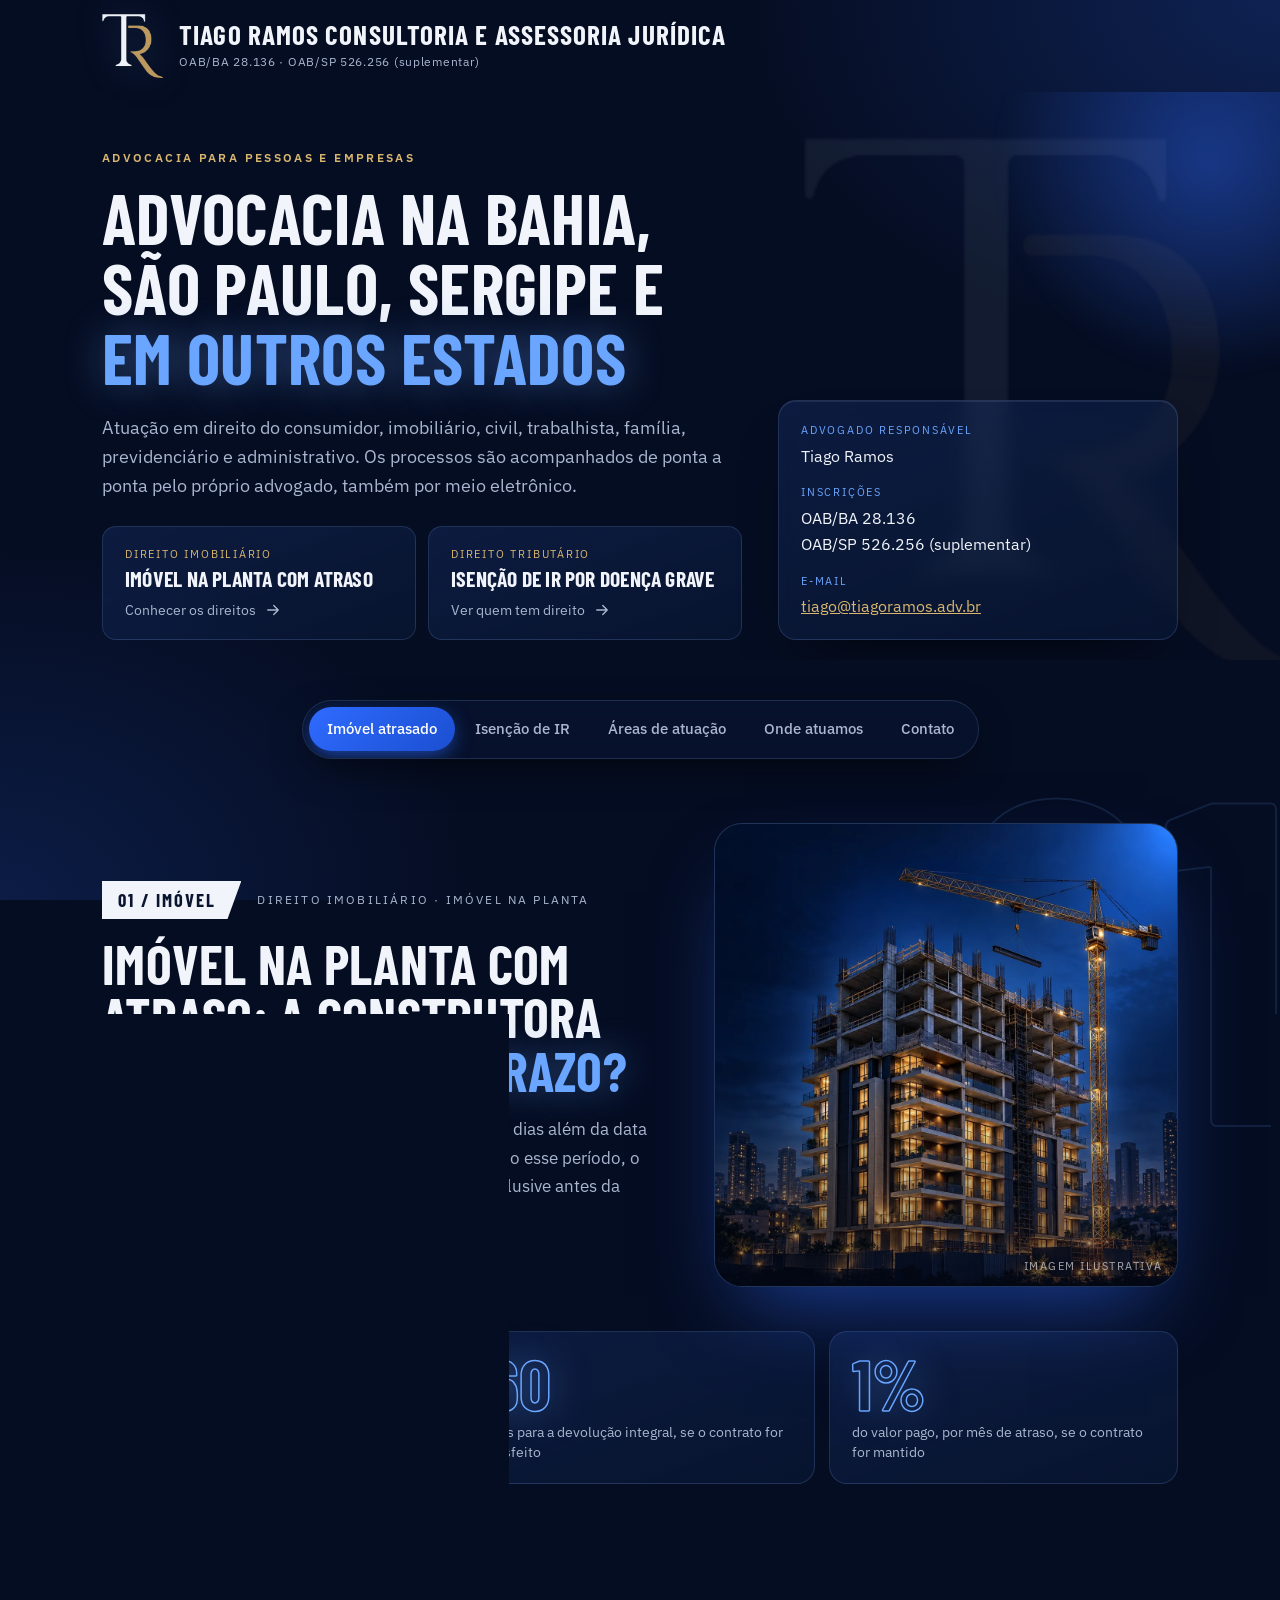
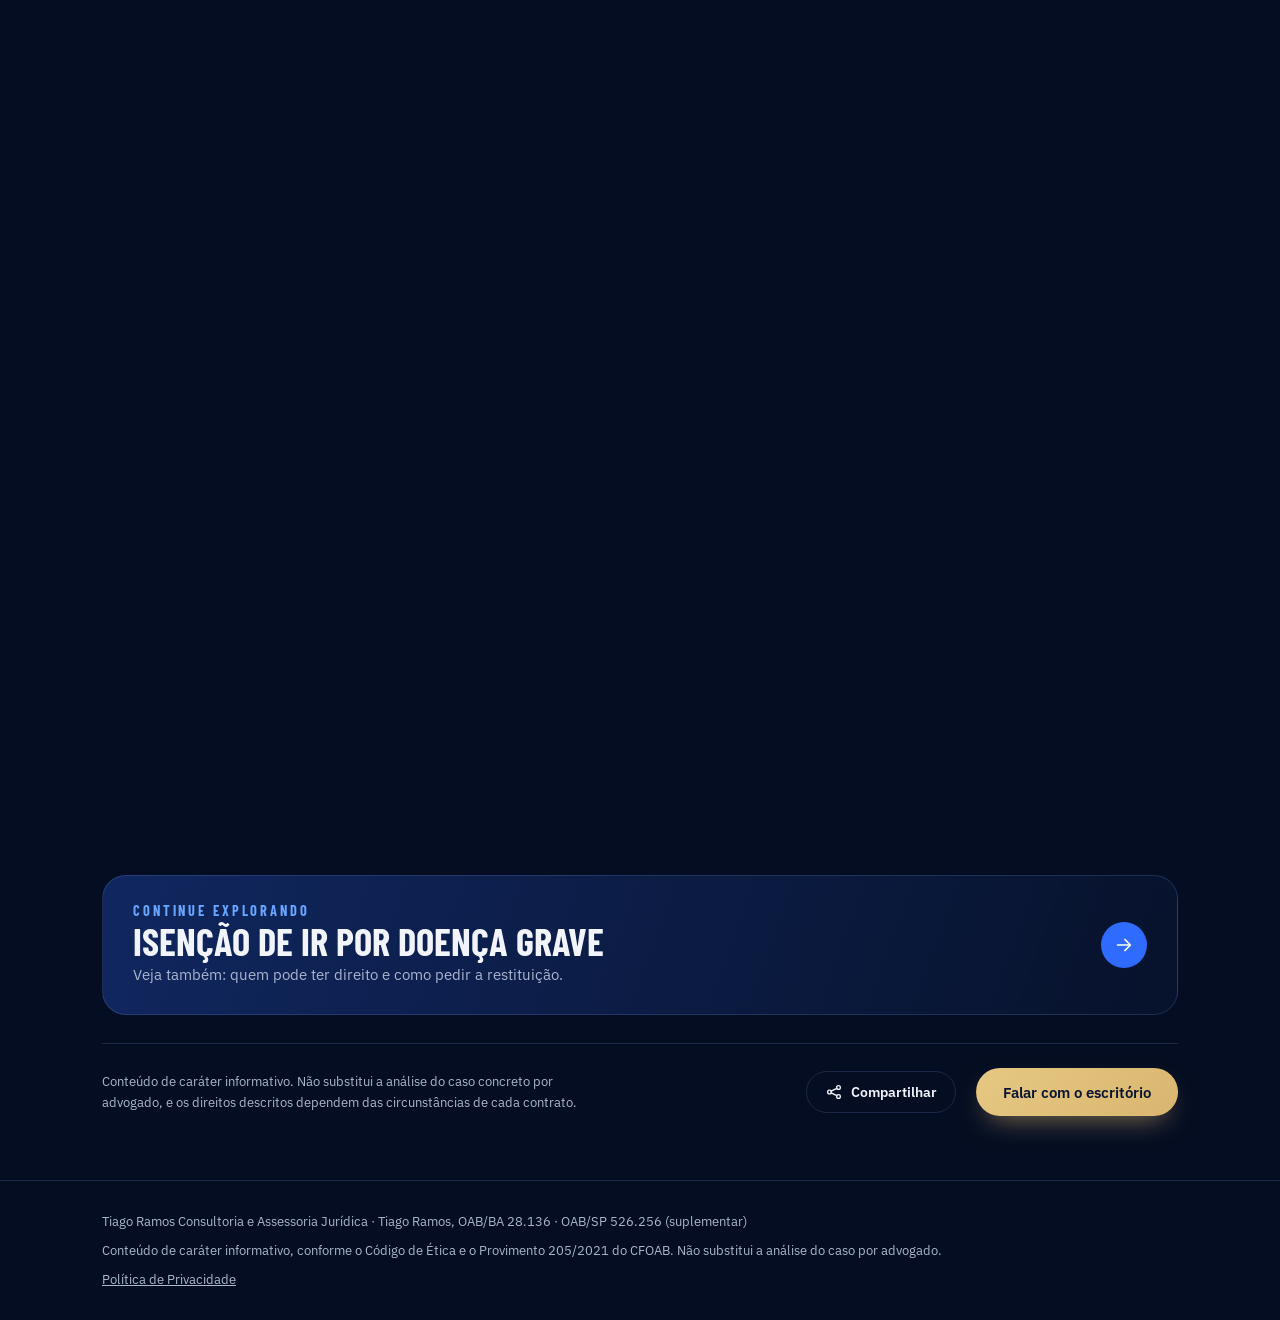
==== index.html @ e167dbc0 "Imagem ilustrativa na aba Isenção de IR, licitações em Direito Administrativo e (suplementar) no top" ====
<!doctype html>
<html lang="pt-BR">
<head>
<meta charset="utf-8">
<meta name="viewport" content="width=device-width,initial-scale=1,viewport-fit=cover">
<title>Tiago Ramos Consultoria e Assessoria Jurídica | Advogado na Bahia, São Paulo e Sergipe</title>
<meta name="description" content="Advocacia para pessoas e empresas: imóvel na planta com atraso, isenção de IR por doença grave, direito do consumidor, imobiliário, civil, trabalhista, família, previdenciário e administrativo.">
<meta name="theme-color" content="#0a1630">
<meta name="color-scheme" content="dark">
<!-- DOMINIO: ao definir o domínio, troque https://tiagoramos.adv.br em index.html, sitemap.xml e robots.txt (veja o README). -->
<link rel="canonical" href="https://tiagoramos.adv.br/">

<meta property="og:type" content="website">
<meta property="og:locale" content="pt_BR">
<meta property="og:site_name" content="Tiago Ramos Consultoria e Assessoria Jurídica">
<meta property="og:title" content="Tiago Ramos Consultoria e Assessoria Jurídica | Advogado na Bahia, São Paulo e Sergipe">
<meta property="og:description" content="Advocacia para pessoas e empresas: imóvel na planta com atraso, isenção de IR por doença grave, direito do consumidor, imobiliário, civil, trabalhista, família, previdenciário e administrativo.">
<meta property="og:url" content="https://tiagoramos.adv.br/">
<meta property="og:image" content="https://tiagoramos.adv.br/assets/og-image.png">
<meta property="og:image:width" content="1200">
<meta property="og:image:height" content="630">
<meta name="twitter:card" content="summary_large_image">

<link rel="icon" type="image/png" sizes="32x32" href="/assets/favicon-32.png">
<link rel="apple-touch-icon" href="/assets/apple-touch-icon.png">

<link rel="preconnect" href="https://fonts.googleapis.com">
<link rel="preconnect" href="https://fonts.gstatic.com" crossorigin>
<link rel="stylesheet" href="https://fonts.googleapis.com/css2?family=Barlow+Condensed:wght@600;700&family=IBM+Plex+Sans:wght@400;500;600&display=swap">
<link rel="stylesheet" href="/assets/style.css?v=20261014">
<script>document.documentElement.className="js"</script>
<script>window.va=window.va||function(){(window.vaq=window.vaq||[]).push(arguments)}</script>
<script defer src="/_vercel/insights/script.js"></script>
<script src="/assets/config.js?v=20261014"></script>
<script type="application/ld+json">
{
 "@context": "https://schema.org",
 "@type": "FAQPage",
 "inLanguage": "pt-BR",
 "mainEntity": [
  {
   "@type": "Question",
   "name": "Qual é a tolerância de atraso que a construtora pode ter?",
   "acceptedAnswer": {
    "@type": "Answer",
    "text": "A lei admite tolerância de até 180 dias além da data prevista no contrato, desde que esteja prevista de forma clara e destacada (Lei 4.591/64, art. 43-A)."
   }
  },
  {
   "@type": "Question",
   "name": "O que o comprador pode fazer depois da tolerância?",
   "acceptedAnswer": {
    "@type": "Answer",
    "text": "Há duas opções previstas em lei: desfazer o contrato, com devolução integral dos valores pagos em até 60 dias, ou manter o contrato e receber indenização de 1% do valor pago por mês de atraso."
   }
  },
  {
   "@type": "Question",
   "name": "A construtora pode cobrar juros de obra depois do prazo de entrega?",
   "acceptedAnswer": {
    "@type": "Answer",
    "text": "Segundo o STJ (Tema 996), a cobrança de juros de obra depois do prazo de entrega, já incluída a tolerância, é considerada ilícita."
   }
  },
  {
   "@type": "Question",
   "name": "O atraso pode gerar outras indenizações?",
   "acceptedAnswer": {
    "@type": "Answer",
    "text": "Dependendo do caso, podem ser analisados aluguel e lucros cessantes, a inversão da multa contratual e danos morais. Os critérios dependem do contrato e de cada situação."
   }
  },
  {
   "@type": "Question",
   "name": "Quem pode ter isenção de Imposto de Renda por doença grave?",
   "acceptedAnswer": {
    "@type": "Answer",
    "text": "A isenção alcança aposentados, pensionistas e militares da reserva ou reforma com doença prevista em lei, sobre os rendimentos de aposentadoria, pensão, reserva ou reforma (Lei 7.713/1988, art. 6º, XIV)."
   }
  },
  {
   "@type": "Question",
   "name": "Quem já está curado perde o direito?",
   "acceptedAnswer": {
    "@type": "Answer",
    "text": "Não necessariamente. Segundo a Súmula 627 do STJ, a isenção não exige sintomas atuais nem recidiva da doença."
   }
  },
  {
   "@type": "Question",
   "name": "Quem ainda trabalha tem isenção sobre o salário?",
   "acceptedAnswer": {
    "@type": "Answer",
    "text": "Não. A isenção não alcança o salário de quem está na ativa, e sim os proventos de inatividade (STJ, Tema Repetitivo 1.037)."
   }
  },
  {
   "@type": "Question",
   "name": "É possível pedir de volta o imposto já descontado?",
   "acceptedAnswer": {
    "@type": "Answer",
    "text": "Sim, em regra limitado aos últimos 5 anos e ao período posterior ao diagnóstico (art. 168 do CTN). O pedido pode ser administrativo ou judicial."
   }
  }
 ]
}
</script>

<script type="application/ld+json">
{
  "@context": "https://schema.org",
  "@type": "LegalService",
  "@id": "https://tiagoramos.adv.br/#escritorio",
  "name": "Tiago Ramos Consultoria e Assessoria Jurídica",
  "url": "https://tiagoramos.adv.br/",
  "logo": "https://tiagoramos.adv.br/assets/logo.png",
  "image": "https://tiagoramos.adv.br/assets/og-image.png",
  "email": "tiago@tiagoramos.adv.br",
  "description": "Advocacia para pessoas e empresas, com atuação na Bahia, São Paulo, Sergipe e em outros estados, com acompanhamento também por meio eletrônico.",
  "inLanguage": "pt-BR",
  "areaServed": [
    { "@type": "AdministrativeArea", "name": "Bahia" },
    { "@type": "AdministrativeArea", "name": "São Paulo" },
    { "@type": "AdministrativeArea", "name": "Sergipe" },
    { "@type": "Country", "name": "Brasil" }
  ],
  "knowsAbout": [
    "Direito do consumidor",
    "Direito imobiliário",
    "Atraso na entrega de imóvel na planta",
    "Direito civil",
    "Direito do trabalho",
    "Direito de família",
    "Direito previdenciário",
    "Direito administrativo",
    "Isenção de Imposto de Renda por doença grave"
  ],
  "founder": {
    "@type": "Person",
    "name": "Tiago Ramos",
    "jobTitle": "Advogado",
    "identifier": ["OAB/BA 28.136", "OAB/SP 526.256 (suplementar)"]
  }
}
</script>
</head>
<body>

<svg width="0" height="0" style="position:absolute" aria-hidden="true" focusable="false">
  <symbol id="i-consumidor" viewBox="0 0 24 24"><path d="M5 8h14l-1 12H6L5 8Z"/><path d="M9 8V6a3 3 0 0 1 6 0v2"/></symbol>
  <symbol id="i-imobiliario" viewBox="0 0 24 24"><path d="M4 21V9l8-5 8 5v12"/><path d="M9 21v-6h6v6M3 21h18"/></symbol>
  <symbol id="i-civil" viewBox="0 0 24 24"><path d="M7 3h7l4 4v14H7V3Z"/><path d="M14 3v4h4M10 12h5M10 16h5"/></symbol>
  <symbol id="i-trabalho" viewBox="0 0 24 24"><rect x="3" y="8" width="18" height="12" rx="1"/><path d="M9 8V5h6v3M3 13h18"/></symbol>
  <symbol id="i-familia" viewBox="0 0 24 24"><circle cx="8" cy="8" r="3"/><circle cx="17" cy="9" r="2.4"/><path d="M2.5 20c0-3.3 2.5-6 5.5-6s5.5 2.700 5.500 6M15 14.200c.6-.2 1.200-.3 2-.2 2.300.2 4 2.200 4 5"/></symbol>
  <symbol id="i-previdenciario" viewBox="0 0 24 24"><path d="M12 3 4 6v6c0 4.500 3.200 7.700 8 9 4.800-1.300 8-4.500 8-9V6l-8-3Z"/><path d="m9 12 2 2 4-4"/></symbol>
  <symbol id="i-administrativo" viewBox="0 0 24 24"><path d="M3 9 12 4l9 5H3ZM5 9v9M9.500 9v9M14.500 9v9M19 9v9M3 21h18"/></symbol>
  <symbol id="i-raio" viewBox="0 0 24 24"><path d="M13 2 4 14h7l-1 8 9-12h-7l1-8Z"/></symbol>
  <symbol id="i-calendario" viewBox="0 0 24 24"><rect x="3.500" y="5" width="17" height="15" rx="2"/><path d="M3.500 10h17M8 3v4M16 3v4"/></symbol>
  <symbol id="i-compartilhar" viewBox="0 0 24 24"><circle cx="6" cy="12" r="2.500"/><circle cx="18" cy="6" r="2.500"/><circle cx="18" cy="18" r="2.500"/><path d="m8.200 10.900 7.600-3.800M8.200 13.100l7.600 3.800"/></symbol>
  <symbol id="i-baixar" viewBox="0 0 24 24"><path d="M12 4v11m0 0-4-4m4 4 4-4M5 20h14"/></symbol>
  <symbol id="i-seta" viewBox="0 0 24 24"><path d="M5 12h14M13 6l6 6-6 6"/></symbol>
</svg>

<div class="progress" id="progress" aria-hidden="true"></div>
<a class="skip" href="#conteudo">Ir para o conteúdo</a>

<header class="top">
  <div class="wrap top-in">
    <a class="brand" href="/">
      <img class="logo" src="/assets/logo.png" width="200" height="209" alt="Logo do escritório: letras T e R">
      <span class="bt">
        <b>Tiago Ramos Consultoria e Assessoria Jurídica</b>
        <span>OAB/BA 28.136 · OAB/SP 526.256 (suplementar)</span>
      </span>
    </a>
  </div>
</header>

<div class="hero">
  <img class="hero-mark" src="/assets/logo.png" alt="" aria-hidden="true" width="200" height="209">
  <div class="wrap hero-in">
    <div class="hero-text">
      <p class="eyebrow">Advocacia para pessoas e empresas</p>
      <h1>Advocacia na Bahia, São Paulo, Sergipe e <em>em outros estados</em></h1>
      <p class="lead">Atuação em direito do consumidor, imobiliário, civil, trabalhista, família, previdenciário e administrativo. Os processos são acompanhados de ponta a ponta pelo próprio advogado, também por meio eletrônico.</p>
      <div class="entry">
        <a class="entry-card" href="#imovel-atrasado">
          <span class="entry-k">Direito imobiliário</span>
          <strong>Imóvel na planta com atraso</strong>
          <span class="entry-go">Conhecer os direitos <svg class="ico"><use href="#i-seta"/></svg></span>
        </a>
        <a class="entry-card" href="#isencao-ir">
          <span class="entry-k">Direito tributário</span>
          <strong>Isenção de IR por doença grave</strong>
          <span class="entry-go">Ver quem tem direito <svg class="ico"><use href="#i-seta"/></svg></span>
        </a>
      </div>
    </div>
    <dl class="letterhead">
      <div><dt>Advogado responsável</dt><dd>Tiago Ramos</dd></div>
      <div><dt>Inscrições</dt><dd>OAB/BA 28.136<br>OAB/SP 526.256 (suplementar)</dd></div>
      <div><dt>E-mail</dt><dd><a href="mailto:tiago@tiagoramos.adv.br">tiago@tiagoramos.adv.br</a></dd></div>
    </dl>
  </div>
</div>

<!--
  MENU / ABAS
  Para acrescentar uma aba: (1) copie um <a> abaixo e troque o href e o texto;
  (2) crie uma <section class="panel" id="..."> com o MESMO id no bloco de conteúdo.
  Nenhum JavaScript precisa ser alterado. A ordem das abas é a ordem deste menu.
-->
<nav class="tabs" aria-label="Seções do site">
  <div class="tabs-in">
    <span class="tab-ind" aria-hidden="true"></span>
    <a href="#imovel-atrasado">Imóvel atrasado</a>
    <a href="#isencao-ir">Isenção de IR</a>
    <a href="#areas-de-atuacao">Áreas de atuação</a>
    <a href="#onde-atuamos">Onde atuamos</a>
    <a href="#contato">Contato</a>
  </div>
</nav>

<main id="conteudo">

  <!-- ABA: IMÓVEL ATRASADO -->
  <section class="panel is-active" data-num="01" id="imovel-atrasado" aria-labelledby="t-imovel">
    <div class="wrap">
      <div class="panel-hero">
      <div class="sec-head">
        <p class="chip-row"><span class="chip"><b>01</b> / Imóvel</span><span class="chip-sub">Direito imobiliário · Imóvel na planta</span></p>
        <h2 id="t-imovel" tabindex="-1">Imóvel na planta com atraso: a construtora <em>não entregou no prazo?</em></h2>
        <p>A lei permite à construtora uma tolerância de até 180 dias além da data prevista no contrato (Lei 4.591/64, art. 43-A). Passado esse período, o comprador pode exercer direitos previstos em lei, inclusive antes da entrega das chaves. Há duas opções.</p>
      </div>
        <figure class="art" id="imovelArt" data-art="imovel">
          <picture>
            <source media="(max-width:860px)" srcset="/assets/img/imovel-mobile.svg">
            <img src="/assets/img/imovel-desktop.svg" alt="Ilustração de um prédio em construção, com guindaste e andares em obra" width="1000" height="1000" decoding="async">
          </picture>
          <figcaption>Imagem ilustrativa</figcaption>
        </figure>
      </div>

      <ul class="law-strip in-panel" style="--n:3" aria-label="Parâmetros previstos em lei">
        <li><b><span class="count" data-to="180">180</span></b><span>dias de tolerância legal para a entrega do imóvel</span></li>
        <li><b><span class="count" data-to="60">60</span></b><span>dias para a devolução integral, se o contrato for desfeito</span></li>
        <li><b><span class="count" data-to="1">1</span>%</b><span>do valor pago, por mês de atraso, se o contrato for mantido</span></li>
      </ul>

      <ol class="timeline" aria-label="Linha do tempo: prazo contratual, tolerância de 180 dias e período de atraso">
        <li class="s1"><span class="k">Até a data do contrato</span><i></i><strong>Prazo contratual</strong><small>Data de entrega prevista no compromisso de compra e venda.</small></li>
        <li class="s2"><span class="k">180 dias</span><i></i><strong>Tolerância legal</strong><small>Admitida se estiver prevista no contrato de forma clara e destacada.</small></li>
        <li class="s3"><span class="k">Depois da tolerância</span><i></i><strong>Atraso caracterizado</strong><small>O comprador pode desfazer o contrato ou mantê-lo e ser indenizado.</small></li>
      </ol>

      <div class="grid2">
        <article class="card">
          <p class="num">Opção 1</p>
          <h3>Desfazer o contrato com devolução integral</h3>
          <p>Resolução do contrato por culpa da incorporadora, com devolução de todos os valores pagos, em até 60 dias.</p>
          <span class="cite">Lei 4.591/64, art. 43-A, §1º</span>
        </article>
        <article class="card">
          <p class="num">Opção 2</p>
          <h3>Manter o contrato e receber indenização</h3>
          <p>Se o comprador preferir aguardar a entrega, a lei fixa indenização de 1% do valor pago por mês de atraso.</p>
          <span class="cite">Lei 4.591/64, art. 43-A, §2º</span>
        </article>
      </div>

      <h3 class="sub">Outros pontos de atenção</h3>
      <div class="grid2">
        <article class="card">
          <h3>Juros de obra após o prazo</h3>
          <p>A cobrança de juros de obra depois do prazo de entrega, já incluída a tolerância, é considerada ilícita pelo STJ.</p>
          <span class="cite">STJ, Tema 996</span>
        </article>
        <article class="card">
          <h3>Aluguel e lucros cessantes</h3>
          <p>O prejuízo pela privação do uso do imóvel pode ser indenizado. Os critérios de cumulação com a multa contratual dependem do contrato e são analisados caso a caso.</p>
          <span class="cite">STJ, Temas 970 e 996</span>
        </article>
        <article class="card">
          <h3>Inversão da multa contratual</h3>
          <p>Se o contrato prevê multa apenas para o atraso do comprador, essa mesma multa pode servir de base para a indenização devida pela construtora que atrasou a entrega.</p>
          <span class="cite">STJ, Tema 971</span>
        </article>
        <article class="card">
          <h3>Danos morais</h3>
          <p>Quando o atraso é prolongado ou causa transtornos que vão além do simples aborrecimento, pode haver indenização por dano moral, conforme o caso.</p>
          <span class="cite">CDC, art. 6º, VI</span>
        </article>
      </div>

      <div class="checker" aria-labelledby="chk-title">
        <form class="in" id="chk" novalidate>
          <h3 id="chk-title">Calculadora informativa de prazo</h3>
          <div class="fld">
            <label for="dtContrato">Data de entrega prevista no contrato</label>
            <div class="dfield">
              <input type="text" id="dtContrato" inputmode="numeric" placeholder="dd/mm/aaaa" maxlength="10" autocomplete="off" aria-describedby="dtErro">
              <button type="button" class="cal" data-for="dtContrato" aria-label="Escolher a data no calendário"><svg class="ico"><use href="#i-calendario"/></svg></button>
            </div>
          </div>
          <div class="fld">
            <label for="dtHoje">Data de referência <span class="hint">hoje, ou a data em que as chaves foram entregues</span></label>
            <div class="dfield">
              <input type="text" id="dtHoje" inputmode="numeric" placeholder="dd/mm/aaaa" maxlength="10" autocomplete="off" aria-describedby="dtErro">
              <button type="button" class="cal" data-for="dtHoje" aria-label="Escolher a data no calendário"><svg class="ico"><use href="#i-calendario"/></svg></button>
            </div>
            <button type="button" class="linkbtn" id="usarHoje">Usar a data de hoje</button>
          </div>
          <div class="fld">
            <label for="valorPago">Valor já pago à construtora <span class="hint">opcional, sem contar o financiamento bancário ainda não repassado</span></label>
            <div class="mfield"><span aria-hidden="true">R$</span><input type="text" id="valorPago" inputmode="decimal" placeholder="120.000,00" autocomplete="off"></div>
          </div>
          <p class="field-err" id="dtErro" role="alert" hidden></p>
          <button type="button" class="linkbtn" id="limpar">Limpar campos</button>
        </form>
        <div class="out" aria-live="polite">
          <div class="track" aria-hidden="true">
            <div class="bar"><i class="t1"></i><i class="t2"></i><span class="pin" id="pin"></span></div>
            <div class="bl"><span>Prazo contratual</span><span>Fim da tolerância</span><span>Atraso</span></div>
          </div>
          <span id="status" class="badge warn">Informe a data de entrega prevista</span>
          <dl class="rows">
            <div><dt>Fim da tolerância de 180 dias</dt><dd id="rLimite">Não calculado</dd></div>
            <div><dt>Dias além do prazo contratual</dt><dd id="rDiasContrato">Não calculado</dd></div>
            <div><dt>Dias além da tolerância</dt><dd id="rDiasTol">Não calculado</dd></div>
            <div><dt>Parâmetro legal de 1% ao mês sobre o valor pago</dt><dd id="rIndeniz">Não calculado</dd></div>
          </dl>
          <p class="note">Cálculo informativo, sem correção monetária, com base no art. 43-A da Lei 4.591/64, contando o tempo de atraso de forma proporcional a partir do fim da tolerância de 180 dias. O valor devido depende do contrato, da data efetiva de entrega das chaves e do entendimento do tribunal. Este cálculo não representa promessa de resultado nem substitui a análise do caso por advogado.</p>
          <div class="result-cta" id="calcCta" hidden>
            <button type="button" class="btn small" id="btnIcs"><svg class="ico"><use href="#i-baixar"/></svg>Salvar a data no calendário</button>
            <button type="button" class="btn small ghost-l" id="btnEnviarCalculo">Enviar este cálculo ao escritório</button>
          </div>
          <p class="note saved" id="savedNote" hidden>Os dados ficam salvos apenas neste navegador, para você retomar depois.</p>
        </div>
      </div>

      <div class="sec-head docs-head">
        <p class="eyebrow">Para analisar o caso</p>
        <h3 class="sub">Documentos que ajudam na análise</h3>
        <p>Com estes documentos é possível verificar o prazo efetivo, a cláusula de tolerância e os valores envolvidos.</p>
      </div>
      <ul class="docs" id="docsList">
        <li><label class="chk"><input type="checkbox" data-doc="Contrato de compra e venda"><span class="box" aria-hidden="true"></span><span class="txt"><b>Contrato de compra e venda</b><span>Compromisso ou promessa de compra e venda, com aditivos.</span></span></label></li>
        <li><label class="chk"><input type="checkbox" data-doc="Comprovantes de pagamento"><span class="box" aria-hidden="true"></span><span class="txt"><b>Comprovantes de pagamento</b><span>Sinal, parcelas mensais, intermediárias e chaves.</span></span></label></li>
        <li><label class="chk"><input type="checkbox" data-doc="Contrato de financiamento"><span class="box" aria-hidden="true"></span><span class="txt"><b>Contrato de financiamento</b><span>Se houver, com os extratos de juros de obra.</span></span></label></li>
        <li><label class="chk"><input type="checkbox" data-doc="Comunicados da construtora"><span class="box" aria-hidden="true"></span><span class="txt"><b>Comunicados da construtora</b><span>E-mails, cartas e mensagens sobre prorrogação do prazo.</span></span></label></li>
        <li><label class="chk"><input type="checkbox" data-doc="Material de venda"><span class="box" aria-hidden="true"></span><span class="txt"><b>Material de venda</b><span>Folhetos, anúncios e prints que indiquem a data de entrega.</span></span></label></li>
        <li><label class="chk"><input type="checkbox" data-doc="Despesas do atraso"><span class="box" aria-hidden="true"></span><span class="txt"><b>Despesas do atraso</b><span>Contratos de aluguel e outros gastos causados pela espera.</span></span></label></li>
      </ul>
      <div class="docs-bar">
        <div class="meter" aria-hidden="true"><i id="docsFill"></i></div>
        <p id="docsCount" aria-live="polite">0 de 6 documentos reunidos</p>
        <div class="docs-actions">
          <button type="button" class="btn small ghost" id="docsCopy">Copiar lista</button>
          <button type="button" class="btn small ghost" id="docsSend">Enviar ao escritório</button>
        </div>
      </div>
      <p class="note-d">Marque o que você já tem. Sua marcação fica salva apenas neste navegador.</p>

      <h3 class="sub">Perguntas frequentes</h3>
      <div class="faq">
        <details><summary>Qual é a tolerância de atraso que a construtora pode ter?</summary><p>A lei admite tolerância de até 180 dias além da data prevista no contrato, desde que esteja prevista de forma clara e destacada (Lei 4.591/64, art. 43-A).</p></details>
        <details><summary>O que o comprador pode fazer depois da tolerância?</summary><p>Há duas opções previstas em lei: desfazer o contrato, com devolução integral dos valores pagos em até 60 dias, ou manter o contrato e receber indenização de 1% do valor pago por mês de atraso.</p></details>
        <details><summary>A construtora pode cobrar juros de obra depois do prazo de entrega?</summary><p>Segundo o STJ (Tema 996), a cobrança de juros de obra depois do prazo de entrega, já incluída a tolerância, é considerada ilícita.</p></details>
        <details><summary>O atraso pode gerar outras indenizações?</summary><p>Dependendo do caso, podem ser analisados aluguel e lucros cessantes, a inversão da multa contratual e danos morais. Os critérios dependem do contrato e de cada situação.</p></details>
      </div>


      <a class="next" href="#isencao-ir"><span><small>Continue explorando</small><strong>Isenção de IR por doença grave</strong><em>Veja também: quem pode ter direito e como pedir a restituição.</em></span><svg class="ico"><use href="#i-seta"/></svg></a>

      <div class="panel-foot">
        <p class="disclaimer">Conteúdo de caráter informativo. Não substitui a análise do caso concreto por advogado, e os direitos descritos dependem das circunstâncias de cada contrato.</p>
        <a class="btn" href="#contato" data-assunto="imovel">Falar com o escritório</a>
      </div>
    </div>
  </section>

  <!-- ABA: ISENÇÃO DE IR -->
  <section class="panel" data-num="02" id="isencao-ir" aria-labelledby="t-ir">
    <div class="wrap">
      <div class="panel-hero">
      <div class="sec-head">
        <p class="chip-row"><span class="chip"><b>02</b> / Isenção de IR</span><span class="chip-sub">Lei 7.713/1988, art. 6º, XIV</span></p>
        <h2 id="t-ir" tabindex="-1">Doença grave pode dar <em>isenção de Imposto de Renda</em></h2>
        <p>Aposentados, pensionistas e militares da reserva ou reforma com doença prevista em lei podem ter isenção de IR sobre esses rendimentos e pedir a restituição do imposto já descontado.</p>
      </div>
        <figure class="art" id="irArt" data-art="ir">
          <picture>
            <source media="(max-width:860px)" srcset="/assets/img/ir-mobile.svg">
            <img src="/assets/img/ir-desktop.svg" alt="Ilustração simbólica sobre Imposto de Renda: documentos, escudo de proteção e moedas" width="1000" height="1000" decoding="async">
          </picture>
          <figcaption>Imagem ilustrativa</figcaption>
        </figure>
      </div>

      <ul class="law-strip in-panel" style="--n:2" aria-label="Parâmetros previstos em lei">
        <li><b><span class="count" data-to="17">17</span></b><span>doenças previstas em lei para a isenção de IR</span></li>
        <li><b><span class="count" data-to="5">5</span></b><span>anos para pedir a restituição do imposto retido</span></li>
      </ul>

      <div class="ir-grid">
        <div>
          <h3 class="sub">Quem tem direito</h3>
          <ul class="ir-who">
            <li><span class="roman">I</span><span><b>Aposentados</b>, pelo INSS ou por regime próprio</span></li>
            <li><span class="roman">II</span><span><b>Pensionistas</b></span></li>
            <li><span class="roman">III</span><span><b>Militares</b> da reserva ou reforma</span></li>
          </ul>
          <p class="callout"><svg class="ico"><use href="#i-raio"/></svg><span>A isenção vale somente sobre aposentadoria, pensão ou reserva e reforma, incluindo o 13º. A doença pode ter sido diagnosticada antes ou depois da aposentadoria.</span></p>
        </div>
        <div>
          <h3 class="sub">As 17 doenças previstas em lei</h3>
          <label class="search" for="busca-doenca">Buscar na lista <input type="search" id="busca-doenca" placeholder="Ex.: cardiopatia" autocomplete="off"></label>
          <p class="search-empty" id="busca-vazio" hidden>Nenhuma doença da lista corresponde à busca.</p>
          <ol class="diseases">
            <li><span>01</span>Neoplasia maligna (câncer)</li>
            <li><span>02</span>Paralisia irreversível e incapacitante</li>
            <li><span>03</span>Cardiopatia grave</li>
            <li><span>04</span>AIDS</li>
            <li><span>05</span>Cegueira, inclusive monocular</li>
            <li><span>06</span>Tuberculose ativa</li>
            <li><span>07</span>Doença de Parkinson</li>
            <li><span>08</span>Hanseníase</li>
            <li><span>09</span>Esclerose múltipla</li>
            <li><span>10</span>Espondiloartrose anquilosante</li>
            <li><span>11</span>Alienação mental</li>
            <li><span>12</span>Fibrose cística (mucoviscidose)</li>
            <li><span>13</span>Nefropatia grave</li>
            <li><span>14</span>Doença de Paget avançada</li>
            <li><span>15</span>Hepatopatia grave</li>
            <li><span>16</span>Contaminação por radiação</li>
            <li><span>17</span>Moléstia profissional</li>
          </ol>
        </div>
      </div>

      <div class="verifier" id="verificador">
        <div class="vf-in">
          <h3 class="sub">Verificador informativo</h3>
          <p class="vf-lead">Escolha a situação e a doença para ver como a lei trata o caso, em tese. É uma orientação geral, sem análise individual.</p>
          <div class="fld"><label for="vfSit">Situação atual</label>
            <select id="vfSit">
              <option value="">Selecione</option>
              <option value="aposentado">Aposentado(a)</option>
              <option value="pensionista">Pensionista</option>
              <option value="militar">Militar da reserva ou reforma</option>
              <option value="ativa">Ainda trabalhando</option>
              <option value="outra">Outra situação</option>
            </select></div>
          <div class="fld"><label for="vfDoenca">Doença</label>
            <select id="vfDoenca"><option value="">Selecione</option></select></div>
        </div>
        <div class="vf-out" id="vfOut" aria-live="polite"><p class="vf-empty">Selecione as duas opções ao lado para ver o resultado informativo.</p></div>
      </div>

      <h3 class="sub facts-title">Pontos de atenção</h3>
      <div class="grid3">
        <article class="card">
          <h3>Curado? O direito continua</h3>
          <p>A isenção não exige sintomas atuais nem retorno da doença. Quem fez o tratamento e está em remissão mantém o direito.</p>
          <span class="cite">Súmula 627 do STJ</span>
        </article>
        <article class="card">
          <h3>Ainda trabalhando?</h3>
          <p>A isenção não alcança o salário de quem está na ativa, mesmo com doença grave. Ela vale para os proventos de inatividade.</p>
          <span class="cite">STJ, Tema Repetitivo 1.037</span>
        </article>
        <article class="card">
          <h3>Outras rendas</h3>
          <p>Aluguéis, aplicações financeiras e outros rendimentos continuam tributados normalmente.</p>
          <span class="cite">Lei 7.713/1988, art. 6º, XIV</span>
        </article>
      </div>

      <div class="refund">
        <p class="big">5<small>anos</small></p>
        <div>
          <h3>E o imposto já descontado?</h3>
          <p>O valor retido pode ser restituído, com correção pela Selic, limitado aos últimos 5 anos e ao período posterior ao diagnóstico.</p>
          <span class="cite">Art. 168 do CTN</span>
        </div>
        <div>
          <h3>Como pedir</h3>
          <p><b>Via administrativa:</b> pedido à fonte pagadora (INSS, órgão ou fundo de previdência), com laudo de serviço médico oficial.</p>
          <p><b>Via judicial:</b> o laudo oficial não é indispensável. A doença pode ser comprovada por laudos e exames particulares.</p>
          <span class="cite">Lei 9.250/1995, art. 30 · Súmula 598 do STJ</span>
        </div>
      </div>

      <h3 class="sub">Perguntas frequentes</h3>
      <div class="faq">
        <details><summary>Quem pode ter isenção de Imposto de Renda por doença grave?</summary><p>A isenção alcança aposentados, pensionistas e militares da reserva ou reforma com doença prevista em lei, sobre os rendimentos de aposentadoria, pensão, reserva ou reforma (Lei 7.713/1988, art. 6º, XIV).</p></details>
        <details><summary>Quem já está curado perde o direito?</summary><p>Não necessariamente. Segundo a Súmula 627 do STJ, a isenção não exige sintomas atuais nem recidiva da doença.</p></details>
        <details><summary>Quem ainda trabalha tem isenção sobre o salário?</summary><p>Não. A isenção não alcança o salário de quem está na ativa, e sim os proventos de inatividade (STJ, Tema Repetitivo 1.037).</p></details>
        <details><summary>É possível pedir de volta o imposto já descontado?</summary><p>Sim, em regra limitado aos últimos 5 anos e ao período posterior ao diagnóstico (art. 168 do CTN). O pedido pode ser administrativo ou judicial.</p></details>
      </div>

      <a class="next" href="#areas-de-atuacao"><span><small>Continue explorando</small><strong>Áreas de atuação</strong><em>Conheça as áreas em que o escritório atua.</em></span><svg class="ico"><use href="#i-seta"/></svg></a>

      <div class="panel-foot">
        <p class="disclaimer">Conteúdo de caráter informativo. Não substitui a análise do caso concreto por advogado, e o reconhecimento da isenção depende da comprovação da doença e das circunstâncias de cada pessoa.</p>
        <a class="btn" href="#contato" data-assunto="ir">Falar com o escritório</a>
      </div>
    </div>
  </section>

  <!-- ABA: ÁREAS DE ATUAÇÃO -->
  <section class="panel" data-num="03" id="areas-de-atuacao" aria-labelledby="t-areas">
    <div class="wrap">
      <div class="sec-head">
        <p class="chip-row"><span class="chip"><b>03</b> / Áreas</span><span class="chip-sub">Para pessoas e empresas</span></p>
        <h2 id="t-areas" tabindex="-1">Atendimento a pessoas e empresas em <em>várias áreas do direito</em></h2>
      </div>
      <div class="areas">
        <article><svg class="ai" aria-hidden="true"><use href="#i-consumidor"/></svg><h3>Direito do Consumidor</h3><p>Questões decorrentes de relações de consumo, como contratos, cobranças e prestação de serviços.</p></article>
        <article><svg class="ai" aria-hidden="true"><use href="#i-imobiliario"/></svg><h3>Direito Imobiliário</h3><p>Compra e venda de imóveis, atraso na entrega de obra, distrato, posse e propriedade.</p></article>
        <article><svg class="ai" aria-hidden="true"><use href="#i-civil"/></svg><h3>Direito Civil</h3><p>Contratos, responsabilidade civil, cobranças e demais questões do direito privado.</p></article>
        <article><svg class="ai" aria-hidden="true"><use href="#i-trabalho"/></svg><h3>Direito do Trabalho</h3><p>Questões entre empregados e empregadores, para trabalhadores e para empresas.</p></article>
        <article><svg class="ai" aria-hidden="true"><use href="#i-familia"/></svg><h3>Direito de Família</h3><p>Alimentos, divórcio, guarda, partilha de bens e inventário.</p></article>
        <article><svg class="ai" aria-hidden="true"><use href="#i-previdenciario"/></svg><h3>Direito Previdenciário</h3><p>Aposentadorias, pensões, benefícios por incapacidade e revisões perante o INSS.</p></article>
        <article><svg class="ai" aria-hidden="true"><use href="#i-administrativo"/></svg><h3>Direito Administrativo</h3><p>Processos administrativos, contratos públicos, defesa e recursos em licitações e relações com órgãos da administração.</p></article>
      </div>
      <a class="next" href="#onde-atuamos"><span><small>Continue explorando</small><strong>Onde atuamos</strong><em>Veja os estados e tribunais de atuação.</em></span><svg class="ico"><use href="#i-seta"/></svg></a>

      <div class="panel-foot">
        <p class="disclaimer">Conteúdo de caráter informativo. A indicação das áreas não representa promessa de resultado, e cada situação depende de análise individual por advogado.</p>
        <a class="btn" href="#contato">Falar com o escritório</a>
      </div>
    </div>
  </section>

  <!-- ABA: ONDE ATUAMOS -->
  <section class="panel" data-num="04" id="onde-atuamos" aria-labelledby="t-onde">
    <div class="wrap">
      <div class="sec-head">
        <p class="chip-row"><span class="chip"><b>04</b> / Atuação</span><span class="chip-sub">Onde atuamos</span></p>
        <h2 id="t-onde" tabindex="-1">Bahia, São Paulo, Sergipe <em>e outros estados</em></h2>
        <p>O escritório atua na Bahia, em São Paulo e em Sergipe, e também em outros estados, com acompanhamento por meio eletrônico.</p>
      </div>
      <div class="grid2">
        <article class="card"><h3>Bahia</h3><p>OAB/BA 28.136</p></article>
        <article class="card"><h3>São Paulo</h3><p>OAB/SP 526.256 (suplementar)</p></article>
        <article class="card"><h3>Sergipe</h3><p>Atuação e acompanhamento de processos.</p></article>
        <article class="card"><h3>Outros estados</h3><p>Atendimento e acompanhamento por meio eletrônico, nos tribunais em que o advogado tem inscrição ou atua.</p></article>
      </div>
      <a class="next" href="#contato"><span><small>Continue explorando</small><strong>Contato</strong><em>Fale com o escritório pelo formulário ou por e-mail.</em></span><svg class="ico"><use href="#i-seta"/></svg></a>

      <div class="panel-foot">
        <p class="disclaimer">Conteúdo de caráter informativo.</p>
        <a class="btn" href="#contato">Falar com o escritório</a>
      </div>
    </div>
  </section>

  <!-- ABA: CONTATO -->
  <section class="panel" data-num="05" id="contato" aria-labelledby="t-contato">
    <div class="wrap">
      <div class="sec-head">
        <p class="chip-row"><span class="chip"><b>05</b> / Contato</span><span class="chip-sub">Atendimento</span></p>
        <h2 id="t-contato" tabindex="-1">Fale com o <em>escritório</em></h2>
        <p>Envie uma mensagem pelo formulário ou por e-mail, com um resumo do assunto. O retorno é feito pelo próprio advogado.</p>
      </div>
      <div class="contact-grid">
        <div>
          <dl class="contact-list" id="contactList">
            <div><dt>Advogado responsável</dt><dd>Tiago Ramos</dd></div>
            <div><dt>Inscrições na OAB</dt><dd>OAB/BA 28.136<br>OAB/SP 526.256 (suplementar)</dd></div>
            <div><dt>E-mail</dt><dd id="mail">tiago@tiagoramos.adv.br</dd></div>
          </dl>
          <div class="mailbox">
            <a class="btn" href="mailto:tiago@tiagoramos.adv.br?subject=Contato%20pelo%20site">Enviar e-mail</a>
            <button class="btn ghost" type="button" id="copyBtn">Copiar e-mail</button>
            <span id="copied" role="status"></span>
          </div>
          <p class="fine">O retorno é feito pelo próprio advogado. O envio de uma mensagem não cria, por si só, relação entre advogado e cliente.</p>
        </div>
        <form class="cform" id="contatoForm" novalidate>
          <h3 class="sub">Envie uma mensagem</h3>
          <div class="row2">
            <div class="fld"><label for="cfNome">Nome completo</label><input id="cfNome" name="nome" type="text" autocomplete="name" required></div>
            <div class="fld"><label for="cfCidade">Cidade e estado</label><input id="cfCidade" name="cidade" type="text" autocomplete="address-level2" placeholder="Ex.: Salvador, BA" required></div>
          </div>
          <div class="row2">
            <div class="fld"><label for="cfEmail">E-mail</label><input id="cfEmail" name="email" type="email" autocomplete="email" inputmode="email"></div>
            <div class="fld"><label for="cfTel">Telefone <span class="hint">opcional se informar o e-mail</span></label><input id="cfTel" name="telefone" type="tel" autocomplete="tel" inputmode="tel" placeholder="(00) 00000-0000"></div>
          </div>
          <div class="fld"><label for="cfAssunto">Assunto</label>
            <select id="cfAssunto" name="assunto">
              <option value="imovel">Imóvel na planta com atraso</option>
              <option value="ir">Isenção de IR por doença grave</option>
              <option value="consumidor">Direito do Consumidor</option>
              <option value="imobiliario">Direito Imobiliário</option>
              <option value="civil">Direito Civil</option>
              <option value="trabalho">Direito do Trabalho</option>
              <option value="familia">Direito de Família</option>
              <option value="previdenciario">Direito Previdenciário</option>
              <option value="administrativo">Direito Administrativo</option>
              <option value="outro" selected>Outro assunto</option>
            </select></div>
          <div class="fld"><label for="cfMsg">Resumo do assunto <span class="hint">evite enviar documentos ou dados sensíveis neste primeiro contato</span></label><textarea id="cfMsg" name="mensagem" rows="5" required></textarea></div>
          <div class="hp" aria-hidden="true"><label>Não preencha <input type="text" name="website" tabindex="-1" autocomplete="off"></label></div>
          <label class="consent"><input type="checkbox" id="cfOk" required><span>Autorizo o uso dos dados informados somente para o retorno deste contato, conforme a <a href="/privacidade.html" target="_blank" rel="noopener">Política de Privacidade</a>.</span></label>
          <p class="field-err" id="cfErr" role="alert" hidden></p>
          <div class="form-actions">
            <button class="btn" type="submit" id="cfEnviar">Enviar mensagem</button>
            <button class="btn ghost" type="button" id="cfCopiar" hidden>Copiar mensagem</button>
          </div>
          <p class="form-ok" id="cfOkMsg" role="status" hidden></p>
        </form>
      </div>
      <div class="panel-foot">
        <p class="disclaimer">Conteúdo de caráter informativo. Este site não substitui a análise do caso por advogado.</p>
      </div>
    </div>
  </section>

</main>

<footer>
  <div class="wrap foot-in">
    <span>Tiago Ramos Consultoria e Assessoria Jurídica · Tiago Ramos, OAB/BA 28.136 · OAB/SP 526.256 (suplementar)</span>
    <span>Conteúdo de caráter informativo, conforme o Código de Ética e o Provimento 205/2021 do CFOAB. Não substitui a análise do caso por advogado.</span>
    <span><a href="/privacidade.html">Política de Privacidade</a></span>
  </div>
</footer>

<a class="fab" id="fab" href="#contato" hidden>Falar com o escritório</a>

<script src="/assets/app.js?v=20261014" defer></script>
<script src="/assets/leads.js?v=20261014" defer></script>
</body>
</html>
---- assets/style.css ----
:root{
  --bg:#050d22;
  --bg-2:#0a1a3a;
  --tx:#f1f4fa;
  --soft:#aab6cf;
  --line:rgba(150,185,255,.16);
  --blue:#6aa6ff;
  --blue-d:#2f6bff;
  --brass:#d9b66f;
  --glass:linear-gradient(160deg,rgba(40,80,170,.22),rgba(10,26,58,.55));
  --paper:#f4f6fb;--paper-ink:#0f1c36;--paper-soft:#4a5570;
  --ok:#1f6b45;--warn:#8a5d0a;--bad:#a12f2f;
  --disp:"Barlow Condensed","Arial Narrow",Impact,sans-serif;
  --sans:"IBM Plex Sans",system-ui,-apple-system,"Segoe UI",Roboto,sans-serif;
  color-scheme:dark;
}
*{box-sizing:border-box}
html{scroll-behavior:smooth;-webkit-text-size-adjust:100%}
body{margin:0;background:var(--bg);color:var(--tx);font:400 1rem/1.65 var(--sans);overflow-wrap:break-word;overflow-x:hidden}
body::before{content:"";position:fixed;inset:0;z-index:-1;background:
  radial-gradient(900px 600px at 100% 0%,rgba(47,107,255,.22),transparent 60%),
  radial-gradient(800px 600px at 0% 100%,rgba(47,107,255,.16),transparent 60%),var(--bg)}
h1,h2,h3{margin:0;text-wrap:balance}
h1,h2,.sub{font-family:var(--disp);font-weight:700;text-transform:uppercase;letter-spacing:.005em;line-height:.98}
h1{font-size:clamp(2.7rem,8vw,6rem)}
h2{font-size:clamp(2.3rem,5.6vw,4.2rem)}
h1 em,h2 em{font-style:normal;color:var(--blue);text-shadow:0 0 38px rgba(106,166,255,.45)}
h3{font:600 1.08rem/1.3 var(--sans)}
p{margin:0}
a{color:var(--brass)}
:focus-visible{outline:2px solid var(--blue);outline-offset:3px}
h2:focus{outline:none}
.wrap{max-width:1120px;margin:0 auto;padding-inline:max(22px,env(safe-area-inset-left))}
.skip{position:absolute;left:-999px;top:8px;background:var(--brass);color:var(--bg);padding:8px 14px;z-index:30;border-radius:6px}
.skip:focus{left:8px}
.progress{position:fixed;left:0;top:0;height:3px;width:0;z-index:40;background:linear-gradient(90deg,var(--blue-d),var(--blue),var(--brass))}
.ico{width:18px;height:18px;fill:none;stroke:currentColor;stroke-width:1.8;stroke-linecap:round;stroke-linejoin:round;flex:none}

/* topo */
.top-in{padding-block:20px}
.brand{display:flex;align-items:center;gap:16px;text-decoration:none;color:var(--tx);min-width:0}
.logo{height:72px;width:auto;flex:none;filter:drop-shadow(0 0 18px rgba(106,166,255,.25))}
.bt{display:flex;flex-direction:column;min-width:0}
.bt b{font:700 clamp(1.2rem,2.8vw,1.7rem)/1.05 var(--disp);text-transform:uppercase;letter-spacing:.04em}
.bt span{font-size:.76rem;color:var(--soft);letter-spacing:.06em;margin-top:4px}
@media (max-width:560px){.logo{height:54px}}

/* hero */
.hero{position:relative;overflow:hidden;padding-block:clamp(36px,6vw,72px) 0}
.hero::after{content:"";position:absolute;width:640px;height:640px;right:-160px;top:-200px;border-radius:50%;background:radial-gradient(circle,rgba(47,107,255,.38),transparent 65%);filter:blur(10px);animation:pulse 9s ease-in-out infinite;pointer-events:none}
@keyframes pulse{50%{transform:scale(1.15);opacity:.75}}
.hero-mark{position:absolute;right:-3%;top:8%;height:115%;width:auto;opacity:.06;pointer-events:none;animation:float 14s ease-in-out infinite}
@keyframes float{50%{transform:translateY(-3%)}}
.hero .wrap{position:relative;z-index:1}
.hero-in{display:grid;grid-template-columns:1.6fr 1fr;gap:48px;align-items:end}
.eyebrow{font-size:.74rem;letter-spacing:.2em;text-transform:uppercase;color:var(--brass);font-weight:600}
.hero h1{margin:16px 0 22px}
.lead{font-size:1.1rem;color:var(--soft);max-width:58ch}
.hero-text > *{animation:rise .8s both}
.hero-text > :nth-child(2){animation-delay:.08s}.hero-text > :nth-child(3){animation-delay:.16s}.hero-text > :nth-child(4){animation-delay:.26s}
@keyframes rise{from{opacity:0;transform:translateY(18px)}to{opacity:1;transform:none}}
.letterhead{margin:0;display:grid;gap:18px;padding:26px 28px;border-radius:22px;background:var(--glass);border:1px solid var(--line);backdrop-filter:blur(10px);box-shadow:0 30px 60px -30px rgba(0,0,0,.7),inset 0 1px 0 rgba(255,255,255,.08);animation:rise .8s .3s both}
.letterhead dt,.contact-list dt{font-size:.7rem;letter-spacing:.16em;text-transform:uppercase;color:var(--blue)}
.letterhead dd,.contact-list dd{margin:3px 0 0}
.entry{display:grid;grid-template-columns:1fr 1fr;gap:14px;margin-top:32px}
.entry-card,.card,.areas article{--mx:50%;--my:0%;position:relative;overflow:hidden}
.entry-card::before,.card::before,.areas article::before{content:"";position:absolute;inset:0;background:radial-gradient(260px circle at var(--mx) var(--my),rgba(106,166,255,.18),transparent 70%);opacity:0;transition:opacity .3s;pointer-events:none}
.entry-card:hover::before,.card:hover::before,.areas article:hover::before{opacity:1}
.entry-card{display:grid;gap:4px;padding:20px 22px;border:1px solid var(--line);border-radius:18px;background:var(--glass);text-decoration:none;color:var(--tx);transition:transform .3s,border-color .3s,box-shadow .3s}
.entry-card:hover{transform:translateY(-4px);border-color:rgba(106,166,255,.6);box-shadow:0 20px 40px -18px rgba(47,107,255,.5)}
.entry-k{font-size:.7rem;letter-spacing:.16em;text-transform:uppercase;color:var(--brass)}
.entry-card strong{font:700 1.45rem/1.1 var(--disp);text-transform:uppercase;letter-spacing:.01em}
.entry-go{display:inline-flex;gap:8px;align-items:center;font-size:.85rem;color:var(--soft);margin-top:8px}
.entry-go .ico{transition:transform .3s}
.entry-card:hover .entry-go .ico{transform:translateX(5px)}
@media (max-width:860px){.hero-in{grid-template-columns:1fr;gap:28px}}
@media (max-width:640px){.entry{grid-template-columns:1fr}}

.law-strip{list-style:none;margin:clamp(40px,6vw,64px) 0 0;padding:0;display:grid;grid-template-columns:repeat(4,minmax(0,1fr));gap:14px}
.law-strip a{display:grid;gap:6px;padding:20px 22px;text-decoration:none;color:var(--soft);font-size:.86rem;line-height:1.45;height:100%;align-content:start;border-radius:18px;border:1px solid transparent;transition:border-color .3s,background .3s,transform .3s}
.law-strip a:hover{border-color:var(--line);background:var(--glass);transform:translateY(-3px);color:var(--tx)}
.law-strip b{font:700 clamp(3rem,6vw,4.6rem)/.9 var(--disp);color:transparent;-webkit-text-stroke:1.5px var(--blue);text-shadow:0 0 40px rgba(106,166,255,.35)}
.law-strip a:hover b{color:var(--blue);-webkit-text-stroke-color:var(--blue)}
@media (max-width:760px){.law-strip{grid-template-columns:repeat(2,minmax(0,1fr))}}

/* abas em pílula */
.tabs{position:sticky;top:10px;z-index:20;margin-top:clamp(36px,5vw,60px);padding-inline:12px;pointer-events:none}
.tabs-in{pointer-events:auto;position:relative;display:flex;gap:2px;width:max-content;max-width:100%;margin-inline:auto;padding:6px;border-radius:999px;background:rgba(8,20,48,.78);backdrop-filter:blur(14px);border:1px solid var(--line);box-shadow:0 14px 40px -12px rgba(0,0,0,.7);overflow-x:auto;scrollbar-width:none}
.tabs-in::-webkit-scrollbar{display:none}
.tabs a{position:relative;z-index:1;flex:none;color:var(--soft);text-decoration:none;font-weight:500;font-size:.92rem;padding:10px 18px;border-radius:999px;transition:color .25s}
.tabs a:hover{color:var(--tx)}
.tabs a[aria-current="true"]{color:#fff}
.tab-ind{position:absolute;left:0;top:0;width:0;height:0;border-radius:999px;background:linear-gradient(135deg,var(--blue-d),#1b4fd1);box-shadow:0 6px 20px -4px rgba(47,107,255,.7);transition:transform .4s cubic-bezier(.4,0,.2,1),width .4s cubic-bezier(.4,0,.2,1),height .4s;pointer-events:none}

/* painéis */
.panel{position:relative;overflow:hidden;padding-block:clamp(40px,6vw,80px);scroll-margin-top:70px}
.panel::before{content:attr(data-num);position:absolute;right:-1vw;top:-1.5rem;font:700 clamp(14rem,36vw,32rem)/.9 var(--disp);color:transparent;-webkit-text-stroke:2px rgba(106,166,255,.13);pointer-events:none;user-select:none}
.panel > .wrap{position:relative;z-index:1}
.js .panel{display:none}
.js .panel.is-active{display:block;animation:panelin .55s both}
@keyframes panelin{from{opacity:0;transform:translateY(16px)}to{opacity:1;transform:none}}
.sec-head{display:grid;gap:18px;max-width:820px;margin-bottom:44px}
.sec-head p:not(.chip-row){font-size:1.08rem;color:var(--soft);max-width:64ch}
.chip-row{display:flex;align-items:center;gap:16px;flex-wrap:wrap}
.chip{display:inline-flex;align-items:center;background:#f1f4fa;color:#0a1630;font:700 1.15rem/1 var(--disp);letter-spacing:.1em;text-transform:uppercase;padding:10px 26px 10px 16px;clip-path:polygon(0 0,100% 0,calc(100% - 14px) 100%,0 100%)}
.chip b{font-weight:700;margin-right:6px}
.chip-sub{font-size:.76rem;letter-spacing:.18em;text-transform:uppercase;color:var(--soft)}
.sub{font-size:clamp(1.7rem,3.4vw,2.4rem);margin:56px 0 20px;line-height:1}
.sec-head .sub{margin:0}
.cite{font-size:.78rem;color:var(--brass);letter-spacing:.03em}

/* cartões */
.grid2,.grid3{display:grid;gap:16px}
.grid2{grid-template-columns:repeat(2,minmax(0,1fr))}
.grid3{grid-template-columns:repeat(3,minmax(0,1fr))}
.card{background:var(--glass);border:1px solid var(--line);border-radius:20px;padding:26px;display:grid;gap:10px;align-content:start;box-shadow:inset 0 1px 0 rgba(255,255,255,.07);transition:border-color .3s,transform .3s,box-shadow .3s}
.card:hover{border-color:rgba(106,166,255,.5);transform:translateY(-4px);box-shadow:0 22px 44px -22px rgba(47,107,255,.55),inset 0 1px 0 rgba(255,255,255,.1)}
.card p{font-size:.95rem;color:var(--soft)}
.card h3{color:var(--tx)}
.card .num{font:700 .95rem var(--disp);letter-spacing:.18em;text-transform:uppercase;color:var(--blue)}
@media (max-width:860px){.grid3{grid-template-columns:repeat(2,minmax(0,1fr))}}
@media (max-width:600px){.grid2,.grid3{grid-template-columns:1fr}}

/* linha do tempo */
.timeline{list-style:none;margin:0 0 44px;padding:0;display:grid;grid-template-columns:1fr 1fr 1.3fr;gap:0}
.timeline li{position:relative;padding:0 20px 0 0;display:grid;gap:4px;align-content:start}
.timeline .k{font:700 .95rem var(--disp);letter-spacing:.14em;text-transform:uppercase;color:var(--blue)}
.timeline i{display:block;height:8px;margin:8px 0 12px;border-radius:99px;transform-origin:left;transform:scaleX(0);transition:transform 1s .2s ease}
.timeline.in i,.timeline:not(.rv) i{transform:none}
.timeline .s1 i{background:rgba(238,241,247,.3)}
.timeline .s2 i{background:linear-gradient(90deg,var(--brass),#f0d79a);box-shadow:0 0 18px rgba(217,182,111,.5)}
.timeline .s3 i{background:repeating-linear-gradient(90deg,#ff7a7a 0 12px,transparent 12px 19px)}
.timeline strong{font:700 1.5rem/1.05 var(--disp);text-transform:uppercase}
.timeline small{color:var(--soft);font-size:.88rem;line-height:1.5}
@media (max-width:700px){.timeline{grid-template-columns:1fr;gap:24px}}

/* calculadora */
.checker{margin-top:56px;background:var(--paper);color:var(--paper-ink);border-radius:26px;display:grid;grid-template-columns:1fr 1.15fr;overflow:hidden;box-shadow:0 40px 80px -30px rgba(47,107,255,.5)}
.checker .in{padding:32px;border-right:1px solid #d6dae3;display:grid;gap:16px;align-content:start}
.checker .out{padding:32px;display:grid;gap:14px;align-content:start;min-width:0}
.checker h3{font:700 1.9rem/1 var(--disp);text-transform:uppercase}
label{display:grid;gap:6px;font-size:.88rem;font-weight:500}
label .hint{font-weight:400;color:var(--paper-soft);font-size:.8rem}
input{font:400 1rem var(--sans);padding:10px 14px;border:1px solid #b9c0cf;border-radius:10px;background:#fff;color:var(--paper-ink);width:100%;min-height:46px}
input:focus{outline:2px solid var(--blue-d);outline-offset:0;border-color:var(--blue-d)}
.badge{display:inline-block;font:600 .76rem var(--sans);letter-spacing:.06em;text-transform:uppercase;padding:7px 12px;border-radius:99px;width:max-content;max-width:100%;transition:background .3s,color .3s}
.badge.ok{color:var(--ok);background:rgba(31,107,69,.13)}
.badge.warn{color:var(--warn);background:rgba(138,93,10,.14)}
.badge.bad{color:var(--bad);background:rgba(161,47,47,.12)}
.rows{margin:0;border-top:1px solid #d6dae3}
.rows div{display:flex;justify-content:space-between;gap:16px;padding:10px 0;border-bottom:1px solid #d6dae3;font-size:.93rem}
.rows dt{color:var(--paper-soft)}
.rows dd{margin:0;font-variant-numeric:tabular-nums;text-align:right;font-weight:500}
.out .note{font-size:.8rem;color:var(--paper-soft);line-height:1.55}
.track{display:grid;gap:8px;margin-bottom:4px}
.bar{position:relative;display:flex;height:10px;border-radius:99px;background:#e1e5ee;margin-top:10px}
.bar .t1,.bar .t2{display:block;height:100%}
.bar .t1{width:50%;background:#c9a460;border-radius:99px 0 0 99px}
.bar .t2{width:50%;background:repeating-linear-gradient(90deg,#c25a5a 0 8px,transparent 8px 13px);border-radius:0 99px 99px 0}
.pin{position:absolute;top:50%;left:0;width:20px;height:20px;margin:-10px 0 0 -10px;border-radius:50%;background:var(--blue-d);border:3px solid #fff;box-shadow:0 0 0 2px var(--blue-d),0 6px 14px rgba(47,107,255,.5);transition:left .7s cubic-bezier(.4,0,.2,1)}
.bl{display:flex;justify-content:space-between;font-size:.7rem;letter-spacing:.05em;text-transform:uppercase;color:var(--paper-soft)}
.bl span:nth-child(2){margin-left:-8%}
@media (max-width:860px){.checker{grid-template-columns:1fr}.checker .in{border-right:0;border-bottom:1px solid #d6dae3}}

/* documentos */
.docs-head{margin:64px 0 26px}
.docs{display:grid;grid-template-columns:repeat(3,minmax(0,1fr));gap:14px;margin:0;padding:0;list-style:none}
.docs li{padding:18px 20px;border-radius:16px;border:1px solid transparent;border-top:1px solid var(--line);display:grid;gap:4px;align-content:start;transition:background .3s,border-color .3s}
.docs li:hover{background:var(--glass);border-color:var(--line)}
.docs b{font-weight:600}
.docs span{color:var(--soft);font-size:.92rem}
@media (max-width:860px){.docs{grid-template-columns:repeat(2,minmax(0,1fr))}}
@media (max-width:560px){.docs{grid-template-columns:1fr}}

/* isenção de IR */
.ir-grid{display:grid;grid-template-columns:1fr 1.35fr;gap:48px;align-items:start}
.ir-grid .sub{margin-top:0}
.ir-who{list-style:none;margin:0;padding:0;display:grid;gap:10px}
.ir-who li{display:grid;grid-template-columns:48px 1fr;gap:8px;padding:14px 18px;border-radius:14px;background:var(--glass);border:1px solid var(--line);align-items:center}
.roman{font:700 1.7rem/1 var(--disp);color:var(--blue)}
.callout{display:flex;gap:14px;align-items:flex-start;border:1px solid rgba(217,182,111,.5);background:linear-gradient(120deg,rgba(217,182,111,.14),rgba(217,182,111,.04));padding:18px 20px;border-radius:16px;font-size:.95rem;margin-top:18px}
.callout .ico{width:26px;height:26px;color:var(--brass);margin-top:2px}
.search{margin-bottom:12px}
.search input{background:rgba(255,255,255,.05);border-color:var(--line);color:var(--tx);border-radius:12px}
.search input::placeholder{color:#8190ad}
.search input:focus{border-color:var(--blue);outline:2px solid var(--blue)}
.search-empty{padding:10px 0;color:var(--soft);font-size:.92rem}
.diseases{list-style:none;margin:0;padding:0;display:grid;grid-template-columns:repeat(2,minmax(0,1fr));gap:6px 16px}
.diseases li{display:grid;grid-template-columns:32px 1fr;gap:8px;padding:10px 12px;border-radius:10px;border-bottom:1px solid var(--line);font-size:.94rem;transition:background .25s,transform .25s}
.diseases li:hover{background:rgba(106,166,255,.1);transform:translateX(4px)}
.diseases li span{font:700 1rem var(--disp);letter-spacing:.04em;color:var(--blue);padding-top:1px}
.diseases li[hidden]{display:none}
.facts-title{margin-top:64px}
.refund{margin-top:56px;display:grid;grid-template-columns:auto 1fr 1fr;gap:36px;align-items:start;border:1px solid var(--line);border-radius:26px;padding:34px;background:var(--glass)}
.refund .big{font:700 7rem/.8 var(--disp);color:transparent;-webkit-text-stroke:2px var(--blue);text-shadow:0 0 50px rgba(106,166,255,.4)}
.refund .big small{display:block;font:600 .9rem var(--sans);letter-spacing:.2em;text-transform:uppercase;color:var(--soft);margin-top:10px;-webkit-text-stroke:0;text-shadow:none}
.refund p:not(.big){font-size:.94rem;color:var(--soft);margin:6px 0 10px}
@media (max-width:860px){.ir-grid,.refund{grid-template-columns:1fr}}
@media (max-width:560px){.diseases{grid-template-columns:1fr}}

/* áreas */
.areas{display:grid;grid-template-columns:repeat(3,minmax(0,1fr));gap:16px}
.areas article{padding:28px 26px;border-radius:22px;border:1px solid var(--line);background:var(--glass);display:grid;gap:10px;align-content:start;transition:transform .3s,border-color .3s,box-shadow .3s}
.areas article:hover{transform:translateY(-5px);border-color:rgba(106,166,255,.55);box-shadow:0 24px 44px -22px rgba(47,107,255,.6)}
.areas h3{font:700 1.55rem/1.05 var(--disp);text-transform:uppercase;letter-spacing:.01em}
.areas p{font-size:.94rem;color:var(--soft)}
.ai{width:44px;height:44px;padding:10px;border-radius:14px;background:rgba(47,107,255,.18);border:1px solid var(--line);fill:none;stroke:var(--blue);stroke-width:1.6;stroke-linecap:round;stroke-linejoin:round;transition:transform .35s,background .3s}
.areas article:hover .ai{transform:rotate(-6deg) scale(1.08);background:rgba(47,107,255,.32)}
@media (max-width:860px){.areas{grid-template-columns:repeat(2,minmax(0,1fr))}}
@media (max-width:560px){.areas{grid-template-columns:1fr}}

/* contato */
.contact-grid{display:grid;grid-template-columns:1.2fr 1fr;gap:40px;align-items:start}
.contact-list{margin:0;display:grid;gap:20px}
.contact-list dd{font-size:1.1rem;word-break:break-word}
.mailbox{display:flex;gap:12px;align-items:center;flex-wrap:wrap;margin-top:30px}
#copied{font-size:.84rem;color:#8fd1ab}
.steps{margin:0;padding-left:20px;display:grid;gap:8px;color:var(--soft)}
@media (max-width:860px){.contact-grid{grid-template-columns:1fr;gap:28px}}

/* botões, próximo, rodapé do painel */
.btn{display:inline-flex;align-items:center;justify-content:center;min-height:48px;font:600 .95rem var(--sans);padding:12px 26px;border-radius:99px;border:1px solid transparent;background:linear-gradient(135deg,#e6c883,var(--brass));color:#0a1630;text-decoration:none;cursor:pointer;box-shadow:0 12px 28px -12px rgba(217,182,111,.7);transition:transform .25s,box-shadow .25s}
.btn:hover{transform:translateY(-2px);box-shadow:0 18px 34px -12px rgba(217,182,111,.8)}
.btn.ghost{background:transparent;color:var(--tx);border-color:var(--line);box-shadow:none}
.btn.ghost:hover{border-color:var(--blue)}
.next{margin-top:64px;display:flex;align-items:center;justify-content:space-between;gap:20px;padding:26px 30px;border:1px solid var(--line);border-radius:24px;background:linear-gradient(110deg,rgba(47,107,255,.28),rgba(10,26,58,.4));text-decoration:none;color:var(--tx);transition:border-color .3s,transform .3s}
.next:hover{border-color:rgba(106,166,255,.6);transform:translateY(-3px)}
.next span{display:grid;gap:2px}
.next small{font:700 .9rem var(--disp);letter-spacing:.2em;text-transform:uppercase;color:var(--blue)}
.next strong{font:700 clamp(1.7rem,3.4vw,2.4rem)/1.05 var(--disp);text-transform:uppercase}
.next em{font-style:normal;color:var(--soft);font-size:.92rem}
.next .ico{width:46px;height:46px;padding:12px;border-radius:50%;background:var(--blue-d);color:#fff;transition:transform .3s}
.next:hover .ico{transform:translateX(6px)}
.panel-foot{margin-top:28px;padding-top:24px;border-top:1px solid var(--line);display:flex;gap:20px;align-items:center;justify-content:space-between;flex-wrap:wrap}
.disclaimer{font-size:.84rem;color:var(--soft);max-width:62ch;line-height:1.55}
footer{border-top:1px solid var(--line);padding-block:30px;font-size:.8rem;color:var(--soft)}
.foot-in{display:grid;gap:8px}

/* revelar ao rolar */
.rv{opacity:0;transform:translateY(24px);transition:opacity .7s ease,transform .7s ease;transition-delay:var(--d,0ms)}
.rv.in{opacity:1;transform:none}
.card.rv.in:hover,.areas article.rv.in:hover{transition-delay:0ms}

@media (prefers-reduced-motion:reduce){
  html{scroll-behavior:auto}
  *,*::before,*::after{animation:none!important;transition:none!important}
  .rv{opacity:1;transform:none}
  .timeline i{transform:none}
}
@media (min-width:861px){.areas article:last-child:nth-child(3n+1){grid-column:1/-1;grid-template-columns:auto 1fr;column-gap:20px;align-items:center}.areas article:last-child:nth-child(3n+1) .ai{grid-row:1/3}}

/* ===== v3: capa mais compacta ===== */
h1{font-size:clamp(2.1rem,4.8vw,3.7rem);line-height:1}
h2{font-size:clamp(2rem,4.6vw,3.4rem)}
.top-in{padding-block:14px}
.logo{height:58px}
.hero{padding-block:clamp(22px,3.5vw,40px) 0}
.hero::after{width:460px;height:460px;top:-160px}
.hero-mark{height:95%}
.hero h1{margin:12px 0 16px}
.lead{font-size:1rem}
.hero-in{gap:36px}
.letterhead{padding:20px 22px;gap:14px;border-radius:18px}
.entry{margin-top:22px;gap:12px}
.entry-card{padding:14px 18px;border-radius:14px}
.entry-card strong{font-size:1.25rem}
.entry-go{margin-top:4px}
.law-strip{margin-top:clamp(24px,3.5vw,36px);gap:10px}
.law-strip a{padding:12px 16px;font-size:.82rem}
.law-strip b{font-size:clamp(2.1rem,3.8vw,3rem)}
.tabs{margin-top:clamp(20px,3vw,32px)}
.panel{padding-block:clamp(32px,5vw,64px)}
@media (max-width:560px){.logo{height:46px}.law-strip{grid-template-columns:repeat(2,minmax(0,1fr))}}

/* ===== v3: campos da calculadora ===== */
.checker .in{gap:20px}
.fld{display:grid;gap:8px}
.fld label{gap:2px;font-size:.92rem}
.dfield,.mfield{position:relative;display:flex}
.dfield input[type=text],.mfield input{font-size:1.15rem;min-height:56px;padding:12px 16px;border:2px solid #c3cadb;border-radius:14px;background:#fff;letter-spacing:.02em;transition:border-color .2s,box-shadow .2s}
.dfield input[type=text]{padding-right:60px}
.dfield input:hover,.mfield input:hover{border-color:#8fa3d6}
.dfield input:focus,.mfield input:focus{outline:none;border-color:var(--blue-d);box-shadow:0 0 0 4px rgba(47,107,255,.18)}
.dfield input[aria-invalid=true]{border-color:#c0392b;box-shadow:0 0 0 4px rgba(192,57,43,.14)}
.cal{position:absolute;right:6px;top:6px;bottom:6px;width:44px;display:grid;place-items:center;border:0;border-radius:10px;background:#e8edf9;color:var(--blue-d);cursor:pointer;transition:background .2s}
.cal:hover{background:#d5def5}
.cal .ico{width:22px;height:22px}
.dp{position:absolute;right:0;bottom:0;width:1px;height:1px;opacity:0;pointer-events:none;border:0;padding:0;min-height:0}
.mfield span{position:absolute;left:16px;top:50%;transform:translateY(-50%);font-weight:600;color:var(--paper-soft);pointer-events:none}
.mfield input{padding-left:46px;font-variant-numeric:tabular-nums}
.linkbtn{justify-self:start;background:none;border:0;padding:4px 0;font:500 .86rem var(--sans);color:var(--blue-d);cursor:pointer;text-decoration:underline;text-underline-offset:3px;min-height:32px}
.linkbtn:hover{color:#1b4fd1}
.field-err{font-size:.86rem;color:#a12f2f;background:rgba(192,57,43,.08);border-radius:10px;padding:10px 14px}
.field-err[hidden]{display:none}
@media (max-width:860px){.checker .in{padding:24px}.checker .out{padding:24px}}

/* v3.1: título da capa em tamanho intermediário */
h1{font-size:clamp(2.2rem,5.2vw,4rem)}

/* ===== v3.2: texto e capa um pouco maiores ===== */
h1{font-size:clamp(2.3rem,5.8vw,4.4rem)}
.hero{padding-block:clamp(28px,4.5vw,56px) 0}
.hero h1{margin:14px 0 20px}
.lead{font-size:1.1rem}
.entry{margin-top:26px}
.entry-card{padding:18px 22px}
.entry-card strong{font-size:1.35rem}
.law-strip{margin-top:clamp(30px,4vw,44px)}
.law-strip a{padding:16px 18px;font-size:.86rem}
.law-strip b{font-size:clamp(2.4rem,4.4vw,3.5rem)}
.tabs{margin-top:clamp(26px,3.5vw,40px)}
.logo{height:64px}

/* ===== v4: captação ética e funcionalidades ===== */
.btn.small{min-height:42px;padding:9px 18px;font-size:.88rem;gap:8px}
.btn.ghost-l{background:transparent;color:var(--paper-ink);border-color:#b9c0cf;box-shadow:none}
.btn.ghost-l:hover{border-color:var(--blue-d)}
.result-cta{display:flex;gap:10px;flex-wrap:wrap;margin-top:6px;padding-top:14px;border-top:1px dashed #c3cadb}
.result-cta[hidden]{display:none}
.saved{margin-top:-4px}

/* checklist */
.docs li{padding:0;border:0}
.chk{display:grid;grid-template-columns:28px 1fr;gap:14px;padding:18px 20px;border-radius:16px;border:1px solid var(--line);background:var(--glass);cursor:pointer;height:100%;transition:border-color .25s,background .25s,transform .25s}
.chk:hover{border-color:rgba(106,166,255,.5);transform:translateY(-2px)}
.chk input{position:absolute;opacity:0;width:1px;height:1px;min-height:0}
.chk .box{width:26px;height:26px;border-radius:8px;border:2px solid rgba(150,185,255,.5);display:grid;place-items:center;transition:background .2s,border-color .2s;margin-top:2px}
.chk .box::after{content:"";width:12px;height:7px;border-left:3px solid #fff;border-bottom:3px solid #fff;transform:rotate(-45deg) scale(0);margin-top:-3px;transition:transform .2s}
.chk input:checked + .box{background:var(--blue-d);border-color:var(--blue-d)}
.chk input:checked + .box::after{transform:rotate(-45deg) scale(1)}
.chk input:checked ~ .txt b{text-decoration:line-through;text-decoration-color:rgba(255,255,255,.4);color:var(--soft)}
.chk input:focus-visible + .box{outline:2px solid var(--blue);outline-offset:3px}
.txt{display:grid;gap:4px}
.txt b{font-weight:600}
.txt span{color:var(--soft);font-size:.92rem}
.docs-bar{display:flex;align-items:center;gap:18px;flex-wrap:wrap;margin-top:22px}
.meter{flex:1 1 160px;height:8px;border-radius:99px;background:rgba(150,185,255,.18);overflow:hidden;min-width:120px}
.meter i{display:block;height:100%;width:0;border-radius:99px;background:linear-gradient(90deg,var(--blue-d),var(--blue));transition:width .5s}
.docs-bar p{font-size:.9rem;color:var(--soft)}
.docs-actions{display:flex;gap:10px;flex-wrap:wrap}
.btn.small.ghost{color:var(--tx)}
.note-d{margin-top:10px;font-size:.8rem;color:var(--soft)}

/* FAQ */
.faq{display:grid;gap:10px;max-width:860px}
.faq details{border:1px solid var(--line);border-radius:16px;background:var(--glass);transition:border-color .25s}
.faq details[open]{border-color:rgba(106,166,255,.5)}
.faq summary{list-style:none;cursor:pointer;padding:18px 56px 18px 22px;font-weight:600;position:relative}
.faq summary::-webkit-details-marker{display:none}
.faq summary::after{content:"+";position:absolute;right:20px;top:50%;transform:translateY(-50%);width:28px;height:28px;border-radius:50%;display:grid;place-items:center;background:rgba(47,107,255,.25);color:var(--blue);font-size:1.3rem;line-height:1;transition:transform .3s}
.faq details[open] summary::after{transform:translateY(-50%) rotate(45deg)}
.faq summary:focus-visible{outline:2px solid var(--blue);outline-offset:2px;border-radius:16px}
.faq p{padding:0 22px 20px;color:var(--soft);font-size:.96rem}

/* verificador */
.verifier{margin-top:52px;display:grid;grid-template-columns:1fr 1.1fr;border:1px solid var(--line);border-radius:26px;background:var(--glass);overflow:hidden}
.vf-in{padding:30px;display:grid;gap:16px;align-content:start}
.vf-in .sub{margin:0}
.vf-lead{color:var(--soft);font-size:.95rem}
.vf-out{padding:30px;border-left:1px solid var(--line);background:rgba(5,13,34,.35);display:grid;gap:12px;align-content:center}
.vf-empty{color:var(--soft)}
.vf-tag{font:700 .9rem var(--disp);letter-spacing:.18em;text-transform:uppercase;width:max-content;padding:5px 12px;border-radius:99px}
.vf-tag.ok{background:rgba(70,200,140,.16);color:#7fe0b0}
.vf-tag.warn{background:rgba(217,182,111,.16);color:var(--brass)}
.vf-tag.info{background:rgba(106,166,255,.16);color:var(--blue)}
.vf-text{font-size:1.02rem}
.vf-note{font-size:.8rem;color:var(--soft)}
@media (max-width:860px){.verifier{grid-template-columns:1fr}.vf-out{border-left:0;border-top:1px solid var(--line)}}

/* formulário de contato */
.cform{display:grid;gap:16px;padding:30px;border:1px solid var(--line);border-radius:26px;background:var(--glass);box-shadow:inset 0 1px 0 rgba(255,255,255,.07)}
.cform .sub{margin:0 0 4px}
.row2{display:grid;grid-template-columns:1fr 1fr;gap:14px}
.fld label .hint{color:var(--soft);font-weight:400;font-size:.78rem;display:block}
.cform input:not([type=checkbox]),.cform select,.cform textarea,.verifier select{font:400 1rem var(--sans);width:100%;min-height:50px;padding:12px 14px;border-radius:12px;border:1px solid var(--line);background:rgba(255,255,255,.06);color:var(--tx);transition:border-color .2s,box-shadow .2s}
.cform textarea{resize:vertical;min-height:120px}
.cform input::placeholder,.cform textarea::placeholder{color:#7f8cab}
.cform input:focus,.cform select:focus,.cform textarea:focus,.verifier select:focus{outline:none;border-color:var(--blue);box-shadow:0 0 0 4px rgba(47,107,255,.25)}
.cform select option,.verifier select option{background:#0a1a3a;color:#f1f4fa}
.consent{display:grid;grid-template-columns:22px 1fr;gap:12px;align-items:start;font-size:.84rem;font-weight:400;color:var(--soft)}
.consent input{width:20px;height:20px;min-height:0;margin:2px 0 0;accent-color:var(--blue-d)}
.consent a{color:var(--blue)}
.hp{position:absolute;left:-9999px;width:1px;height:1px;overflow:hidden}
.cform .field-err{background:rgba(255,120,120,.12);color:#ffb3b3}
.form-actions{display:flex;gap:12px;flex-wrap:wrap}
.form-ok{padding:12px 14px;border-radius:12px;background:rgba(70,200,140,.12);color:#9fe6c2;font-size:.9rem}
.form-ok[hidden]{display:none}
.fine{margin-top:22px;font-size:.82rem;color:var(--soft);max-width:48ch}
.contact-grid{grid-template-columns:1fr 1.25fr}
@media (max-width:600px){.row2{grid-template-columns:1fr}.cform{padding:22px}}

/* botão fixo, aviso e compartilhar */
.fab{position:fixed;right:18px;bottom:18px;z-index:25;display:inline-flex;align-items:center;min-height:48px;padding:12px 22px;border-radius:99px;background:linear-gradient(135deg,#e6c883,var(--brass));color:#0a1630;font:600 .92rem var(--sans);text-decoration:none;box-shadow:0 16px 36px -10px rgba(0,0,0,.7),0 0 0 1px rgba(255,255,255,.2);animation:fabin .4s both}
.fab[hidden]{display:none}
@keyframes fabin{from{opacity:0;transform:translateY(14px)}to{opacity:1;transform:none}}
.panel-foot .share{margin-left:auto}
.toast{position:fixed;left:50%;bottom:84px;transform:translate(-50%,16px);background:#f1f4fa;color:#0a1630;padding:10px 18px;border-radius:99px;font-size:.88rem;font-weight:500;z-index:50;opacity:0;pointer-events:none;transition:opacity .3s,transform .3s;box-shadow:0 14px 30px -10px rgba(0,0,0,.6)}
.toast.on{opacity:1;transform:translate(-50%,0)}
.foot-in a{color:var(--soft)}
.legal{max-width:760px;padding-block:48px 72px}
.legal h1{font-size:clamp(2rem,5vw,3rem);margin:12px 0 20px}
.legal h2{font-size:1.7rem;margin:34px 0 10px}
.legal p,.legal li{color:var(--soft)}
.legal ul{padding-left:20px;display:grid;gap:6px}

/* ===== v4.1: calendário próprio ===== */
.checker{overflow:visible}
.checker .in{border-radius:26px 0 0 26px}
.checker .out{border-radius:0 26px 26px 0}
@media (max-width:860px){.checker .in{border-radius:26px 26px 0 0}.checker .out{border-radius:0 0 26px 26px}}
.dfield{position:relative}
.cal-pop{position:absolute;top:calc(100% + 10px);left:0;z-index:40;width:min(340px,calc(100vw - 40px));padding:18px;border-radius:22px;background:#fff;color:var(--paper-ink);box-shadow:0 36px 80px -18px rgba(5,13,34,.6),0 0 0 1px rgba(15,28,54,.08);animation:calin .22s cubic-bezier(.2,.8,.2,1) both;transform-origin:top left}
.cal-pop[hidden]{display:none}
.cal-pop.up{top:auto;bottom:calc(100% + 10px);transform-origin:bottom left}
@keyframes calin{from{opacity:0;transform:translateY(-8px) scale(.97)}to{opacity:1;transform:none}}
.cp-head{display:flex;align-items:center;gap:2px;margin-bottom:12px}
.cp-title{flex:1;text-align:center;font:700 1.3rem/1 var(--disp);text-transform:uppercase;letter-spacing:.04em}
.cp-nav{width:34px;height:34px;border:0;border-radius:50%;background:transparent;color:var(--blue-d);font-size:1.25rem;line-height:1;cursor:pointer;display:grid;place-items:center;transition:background .2s}
.cp-nav:hover{background:#e8edf9}
.cp-week,.cp-days{display:grid;grid-template-columns:repeat(7,1fr);gap:2px}
.cp-week span{text-align:center;font:600 .72rem var(--sans);letter-spacing:.08em;color:#8a96b2;padding:6px 0}
.cp-day{aspect-ratio:1;border:0;border-radius:12px;background:transparent;color:var(--paper-ink);font:500 .95rem var(--sans);cursor:pointer;transition:background .15s,color .15s,transform .15s;font-variant-numeric:tabular-nums}
.cp-day:hover{background:#e8edf9}
.cp-day.cp-out{color:#b0b9cf}
.cp-day.today{box-shadow:inset 0 0 0 2px var(--blue-d);color:var(--blue-d);font-weight:700}
.cp-day.sel{background:linear-gradient(135deg,var(--blue-d),#1b4fd1);color:#fff;font-weight:700;box-shadow:0 8px 18px -6px rgba(47,107,255,.7)}
.cp-day:focus-visible{outline:2px solid var(--blue-d);outline-offset:2px}
.cp-foot{display:flex;justify-content:space-between;margin-top:12px;padding-top:12px;border-top:1px solid #e3e8f3}
.cp-link{border:0;background:none;color:var(--blue-d);font:600 .9rem var(--sans);cursor:pointer;padding:8px 10px;border-radius:10px}
.cp-link:hover{background:#e8edf9}
.cp-day{width:100%;min-width:0;align-self:start;padding:0}
body.cal-open .fab{display:none}
@media (max-width:560px){.cal-pop{width:auto;right:0}}
@media (max-width:560px){.cp-title{font-size:1.05rem;letter-spacing:.02em}}

/* ===== v4.2: números dentro da aba de cada assunto ===== */
.hero{padding-bottom:clamp(8px,2vw,20px)}
.law-strip.in-panel{margin:0 0 44px;grid-template-columns:repeat(var(--n),minmax(0,1fr));gap:14px}
.law-strip.in-panel li{display:grid;gap:6px;align-content:start;padding:20px 22px;border-radius:18px;border:1px solid var(--line);background:var(--glass);color:var(--soft);font-size:.9rem;line-height:1.45}
.law-strip.in-panel li b{font-size:clamp(3rem,6vw,4.4rem)}
@media (max-width:640px){
  .law-strip.in-panel{gap:8px}
  .law-strip.in-panel li{padding:14px 12px;font-size:.78rem}
  .law-strip.in-panel li b{font-size:2.4rem}
}

/* ===== v4.3: imagem ilustrativa da aba Imóvel ===== */
.panel-hero{display:grid;grid-template-columns:1.1fr .9fr;gap:44px;align-items:center;margin-bottom:44px}
.panel-hero .sec-head{margin-bottom:0}
.art{position:relative;margin:0;aspect-ratio:1/1;border-radius:28px;overflow:hidden;border:1px solid var(--line);background:#0a1a3a;box-shadow:0 40px 80px -30px rgba(47,107,255,.55),inset 0 1px 0 rgba(255,255,255,.08)}
.art picture,.art img{display:block;width:100%;height:100%}
.art img{object-fit:cover}
.art::after{content:"";position:absolute;inset:0;pointer-events:none;background:linear-gradient(180deg,transparent 60%,rgba(5,13,34,.55))}
.art figcaption{position:absolute;right:14px;bottom:10px;z-index:1;font-size:.68rem;letter-spacing:.14em;text-transform:uppercase;color:rgba(241,244,250,.65)}
@media (max-width:860px){
  .panel-hero{grid-template-columns:1fr;gap:26px}
  .art{aspect-ratio:16/10;border-radius:22px}
}

/* ===== v4.4: contato empilhado no celular ===== */
@media (max-width:860px){
  .contact-grid{grid-template-columns:1fr;gap:28px}
  .contact-list{gap:16px}
  .mailbox .btn{flex:1 1 auto}
  .fine{max-width:none}
}
@media (max-width:480px){
  .cform{padding:20px 16px;border-radius:22px}
  .cform .sub{font-size:1.7rem}
  .form-actions .btn{flex:1 1 100%}
}
[hidden]{display:none!important}
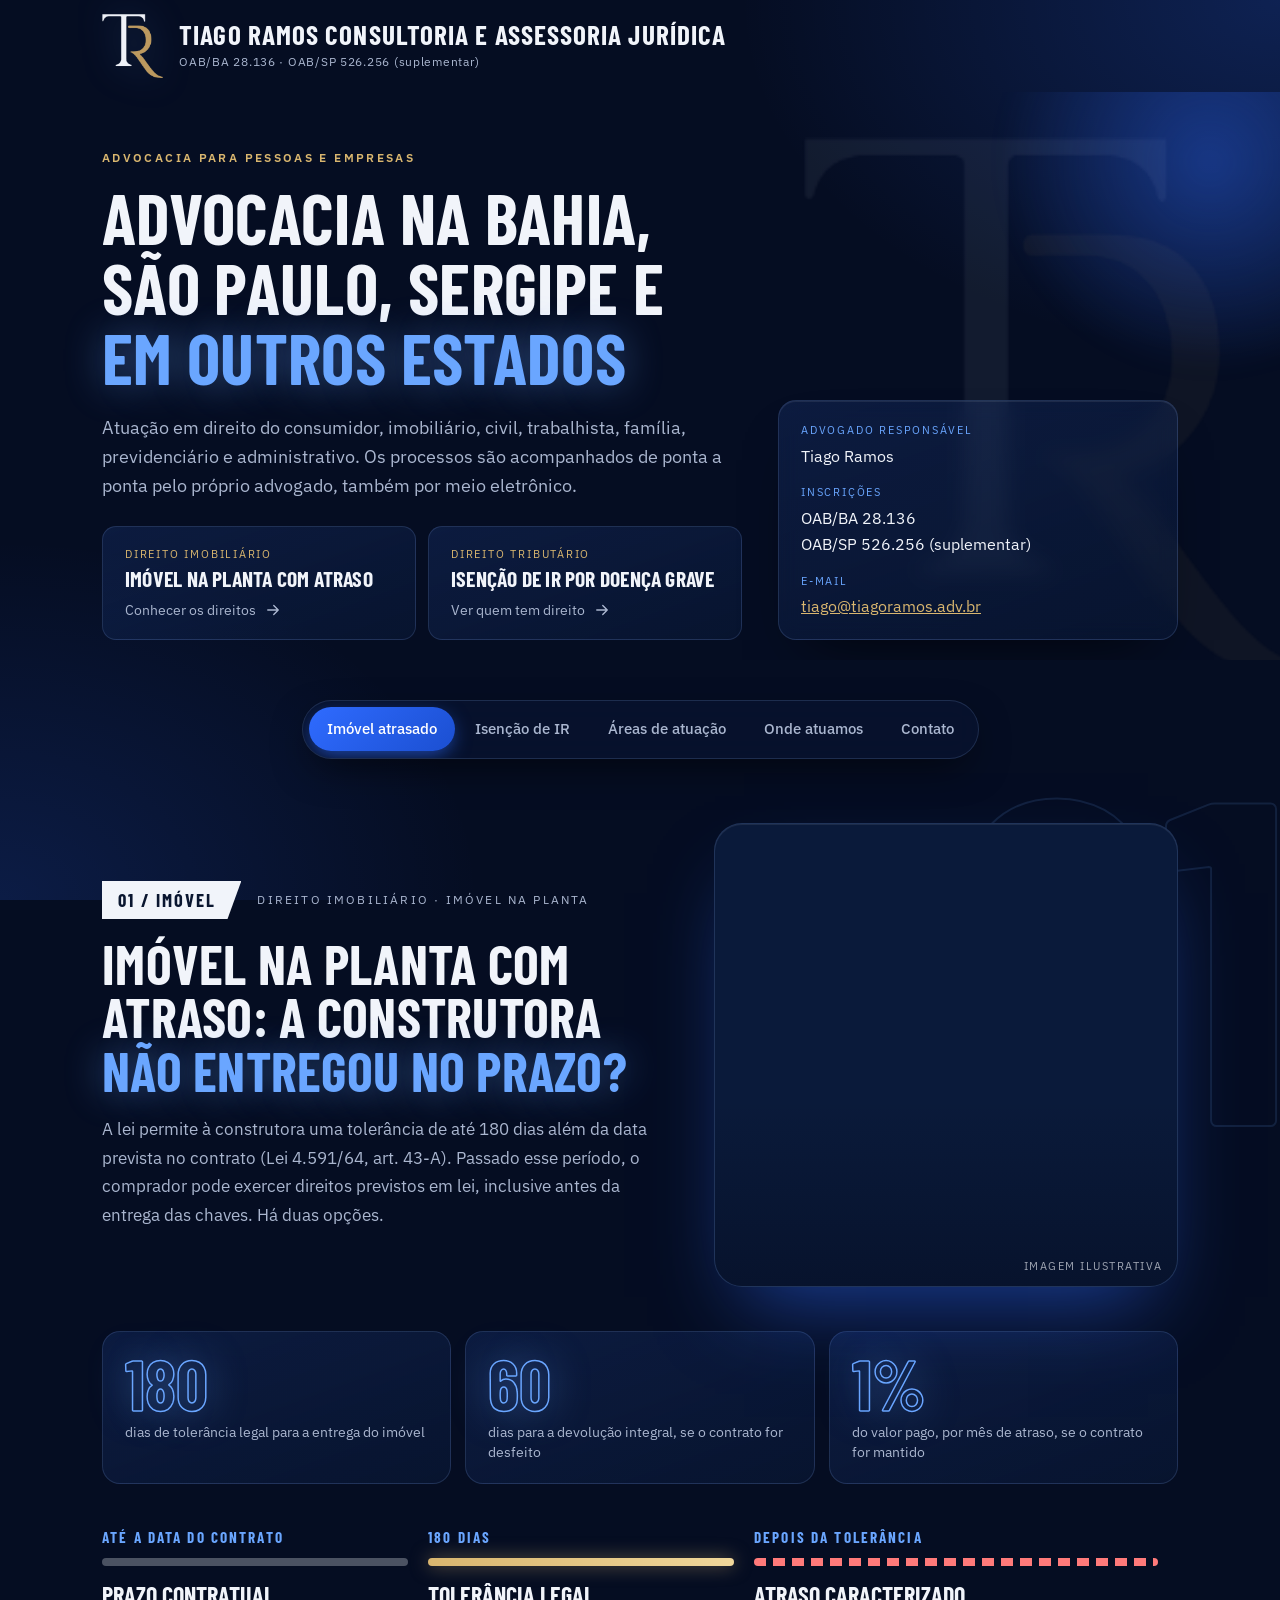
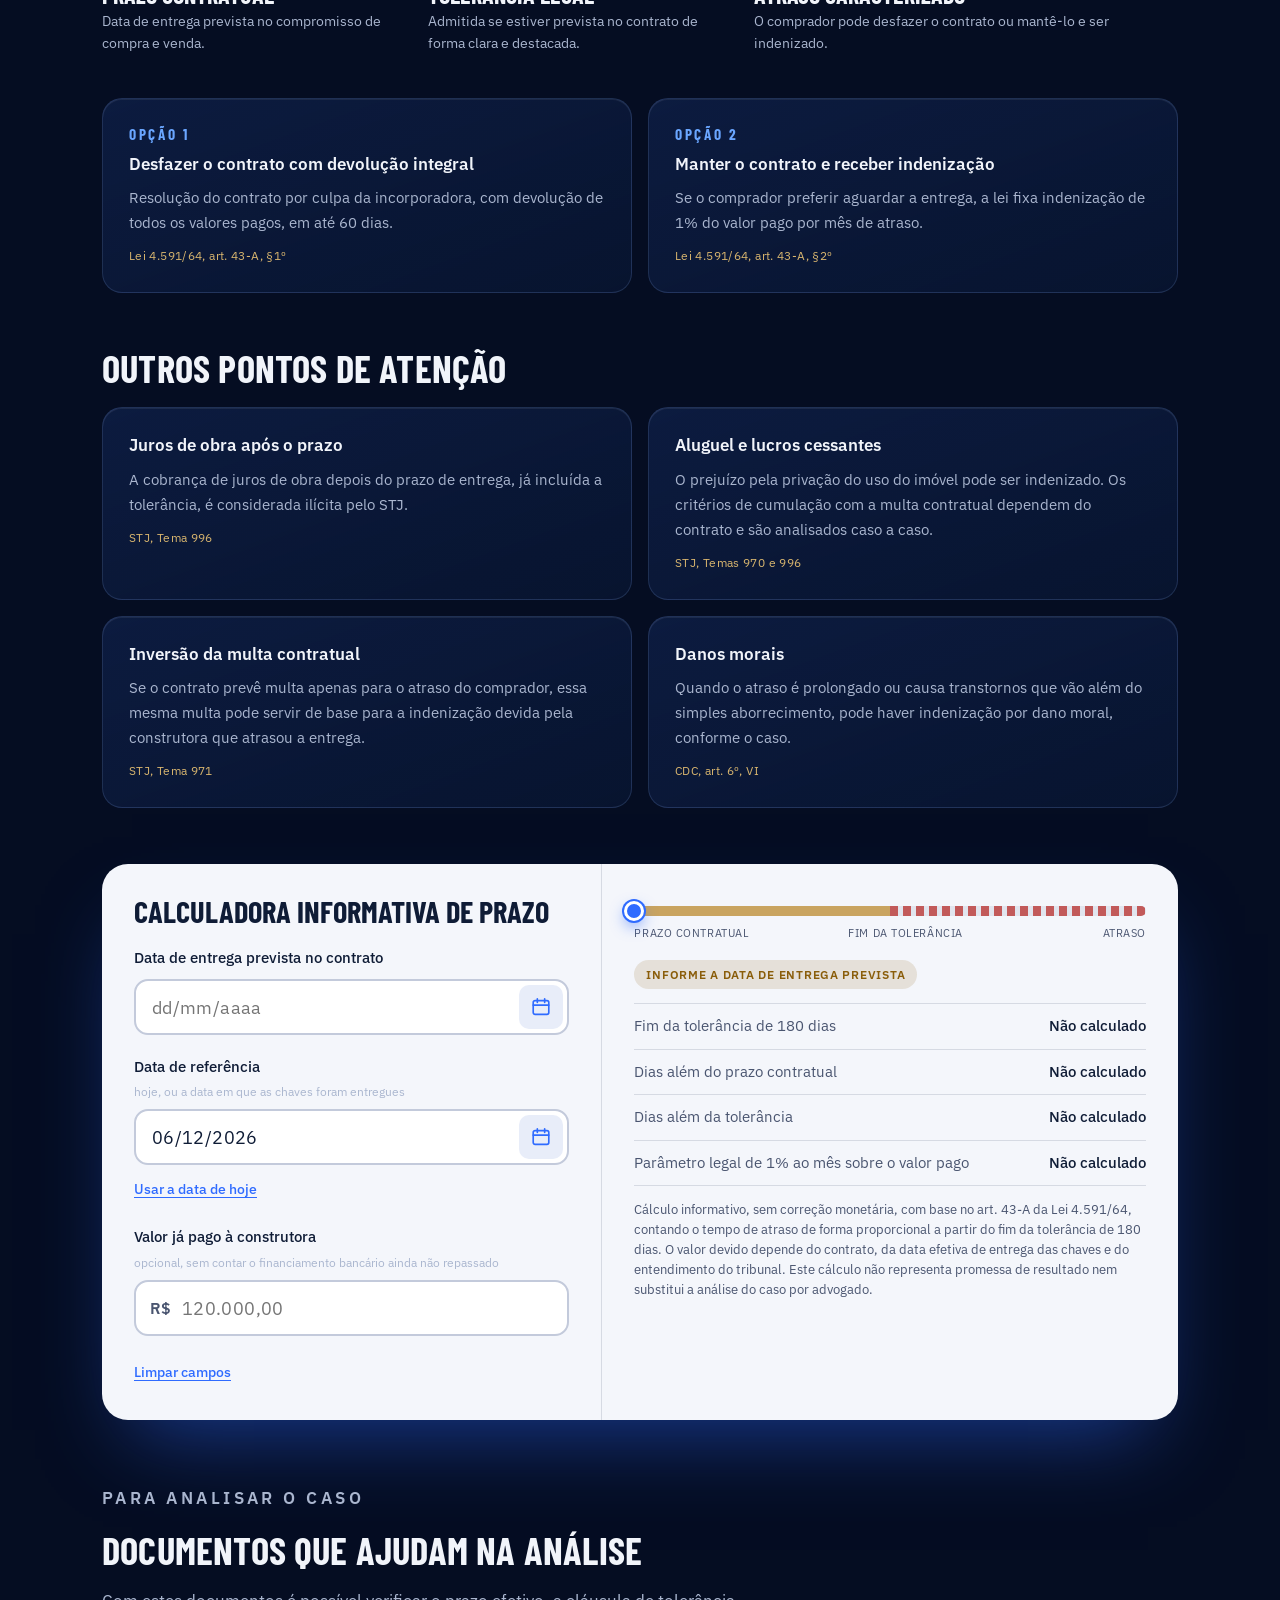
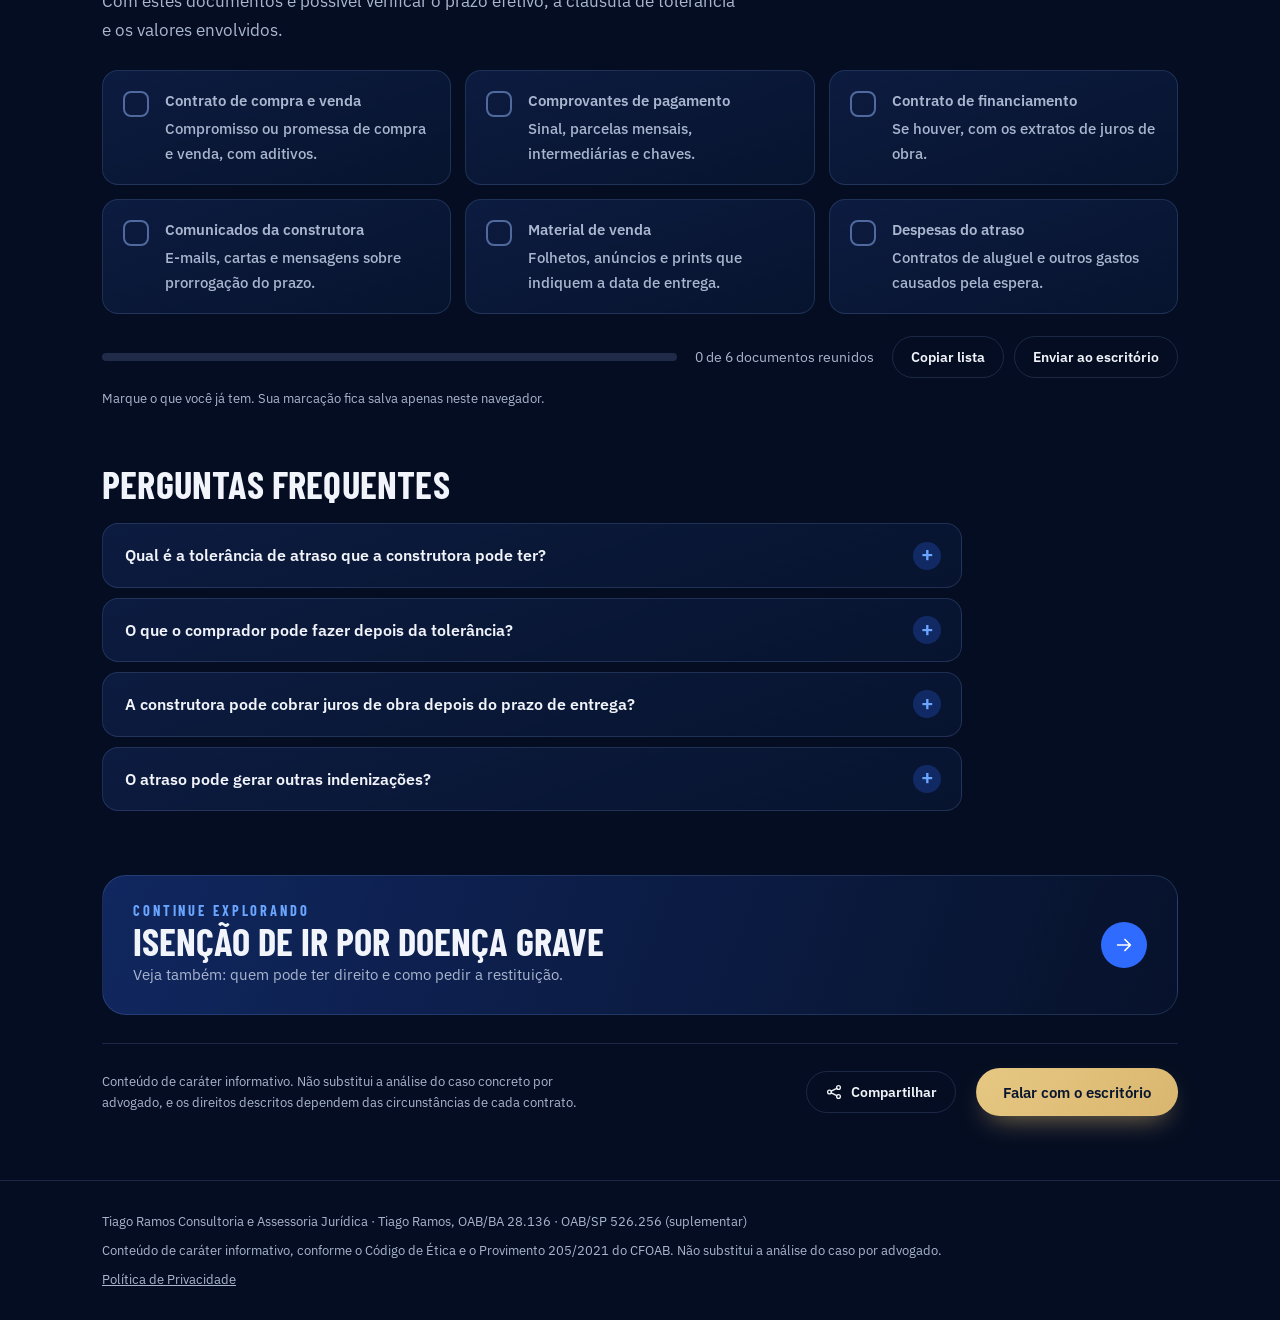
==== commit 309acecb: "Instagram @tr.juridico na aba Contato e nos dados estruturados Co-Authored-By: Claude Sonnet 5.5 <no" ====
--- a/index.html
+++ b/index.html
@@ -31,7 +31,7 @@
 <script>document.documentElement.className="js"</script>
 <script>window.va=window.va||function(){(window.vaq=window.vaq||[]).push(arguments)}</script>
 <script defer src="/_vercel/insights/script.js"></script>
-<script src="/assets/config.js?v=20261014"></script>
+<script src="/assets/config.js?v=20261014b"></script>
 <script type="application/ld+json">
 {
  "@context": "https://schema.org",
@@ -118,6 +118,7 @@
   "email": "tiago@tiagoramos.adv.br",
   "description": "Advocacia para pessoas e empresas, com atuação na Bahia, São Paulo, Sergipe e em outros estados, com acompanhamento também por meio eletrônico.",
   "inLanguage": "pt-BR",
+  "sameAs": ["https://www.instagram.com/tr.juridico/"],
   "areaServed": [
     { "@type": "AdministrativeArea", "name": "Bahia" },
     { "@type": "AdministrativeArea", "name": "São Paulo" },
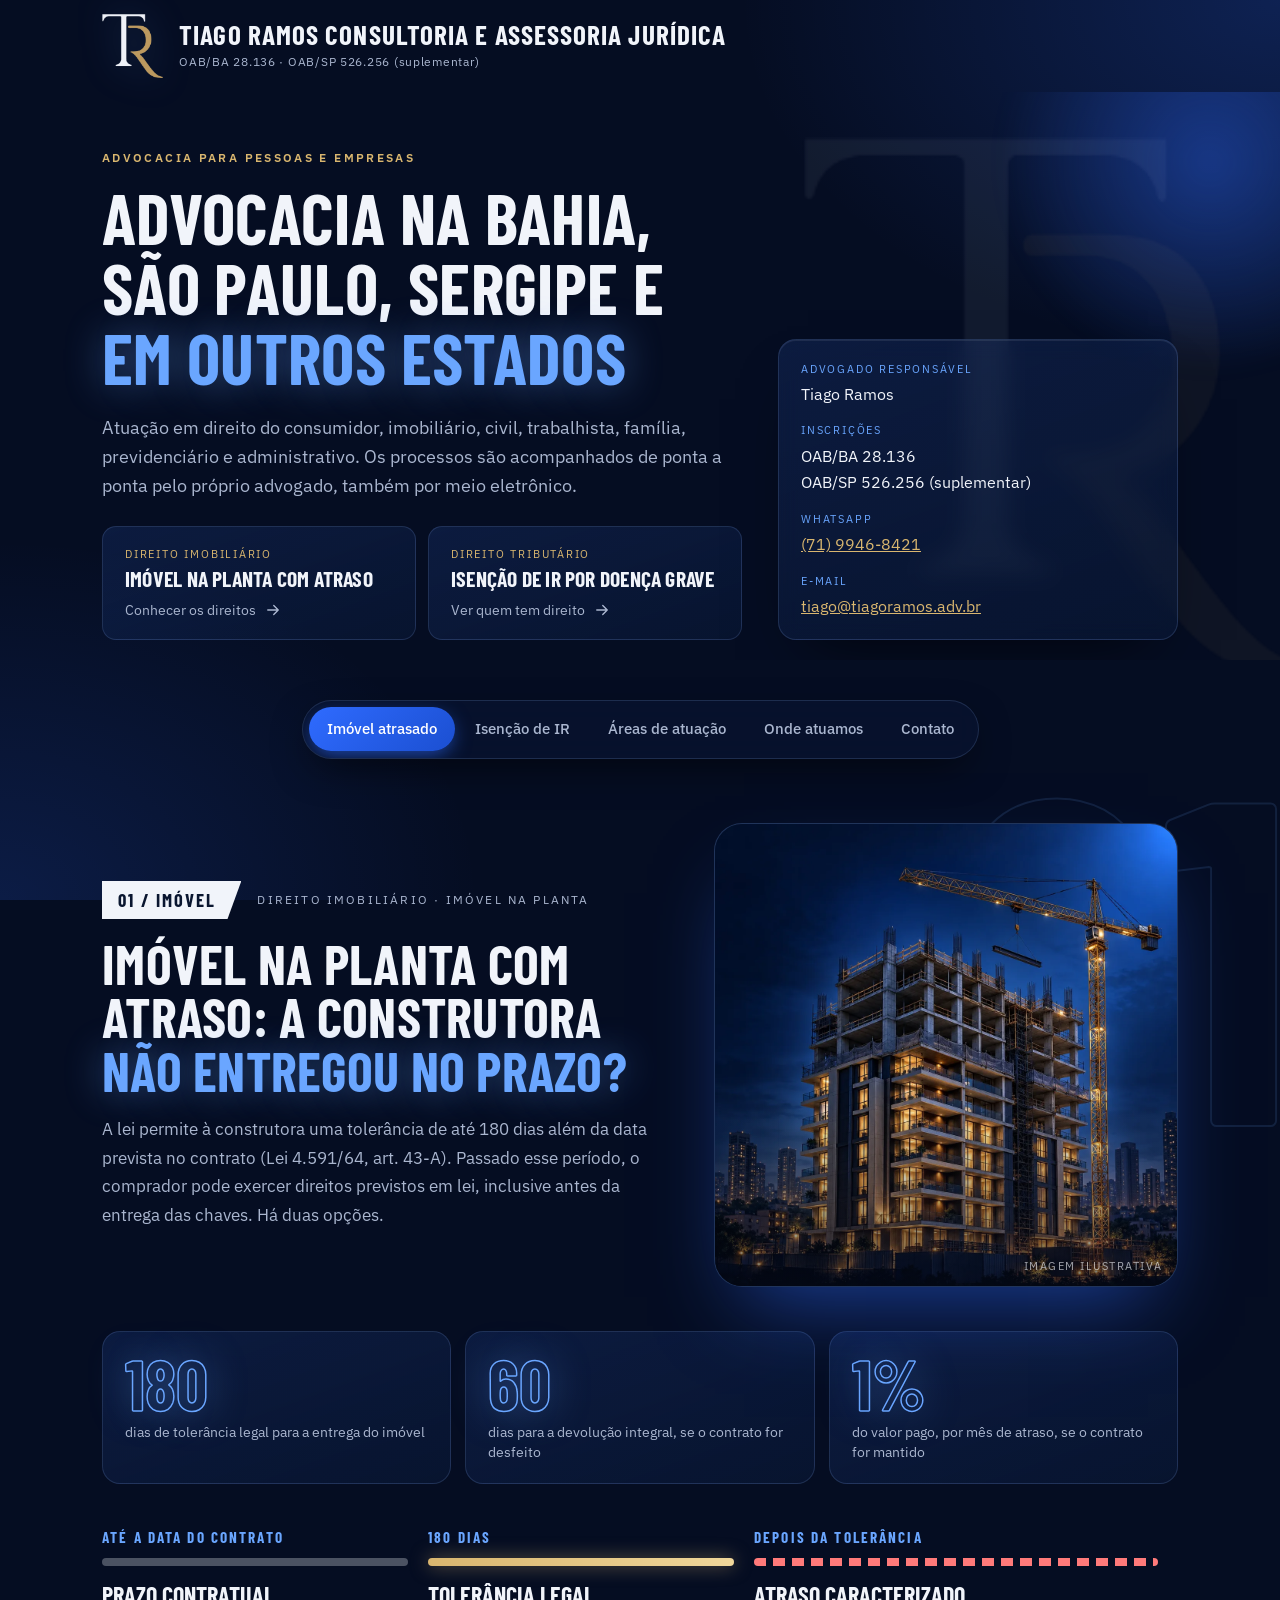
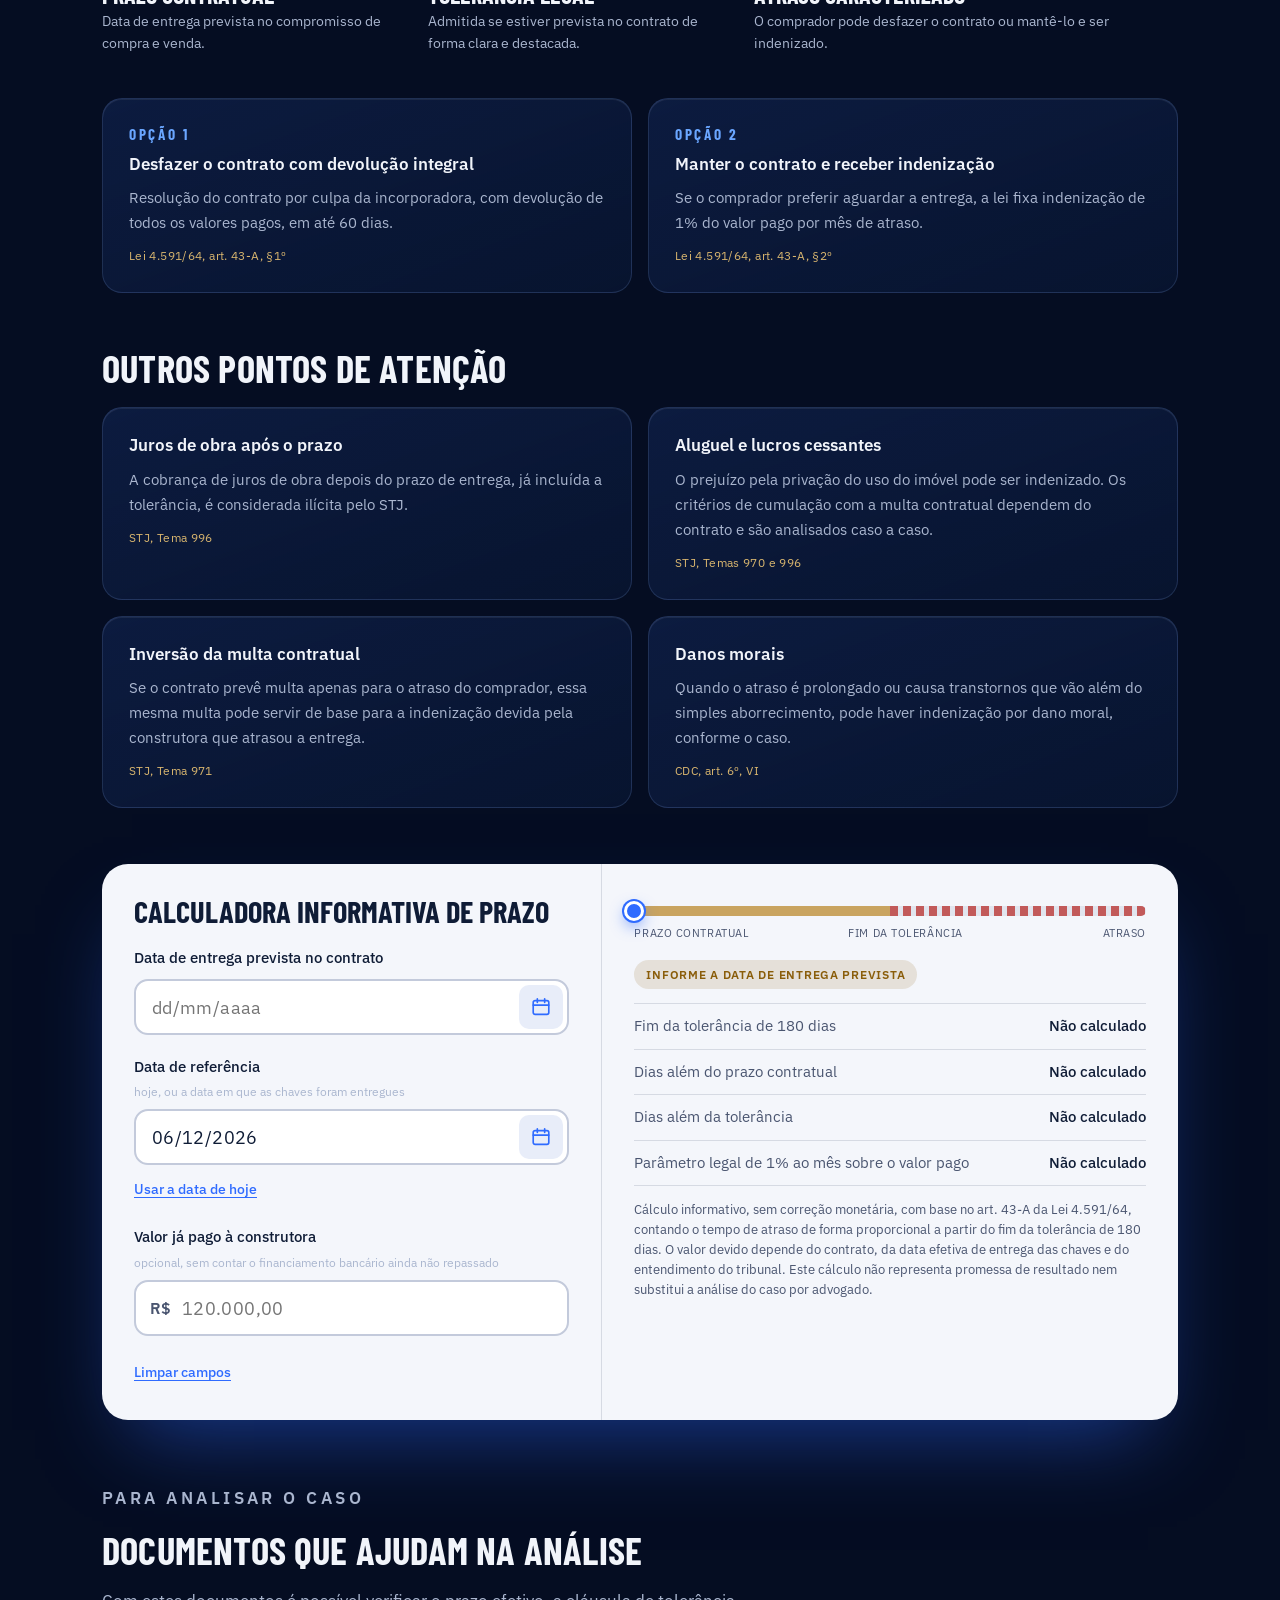
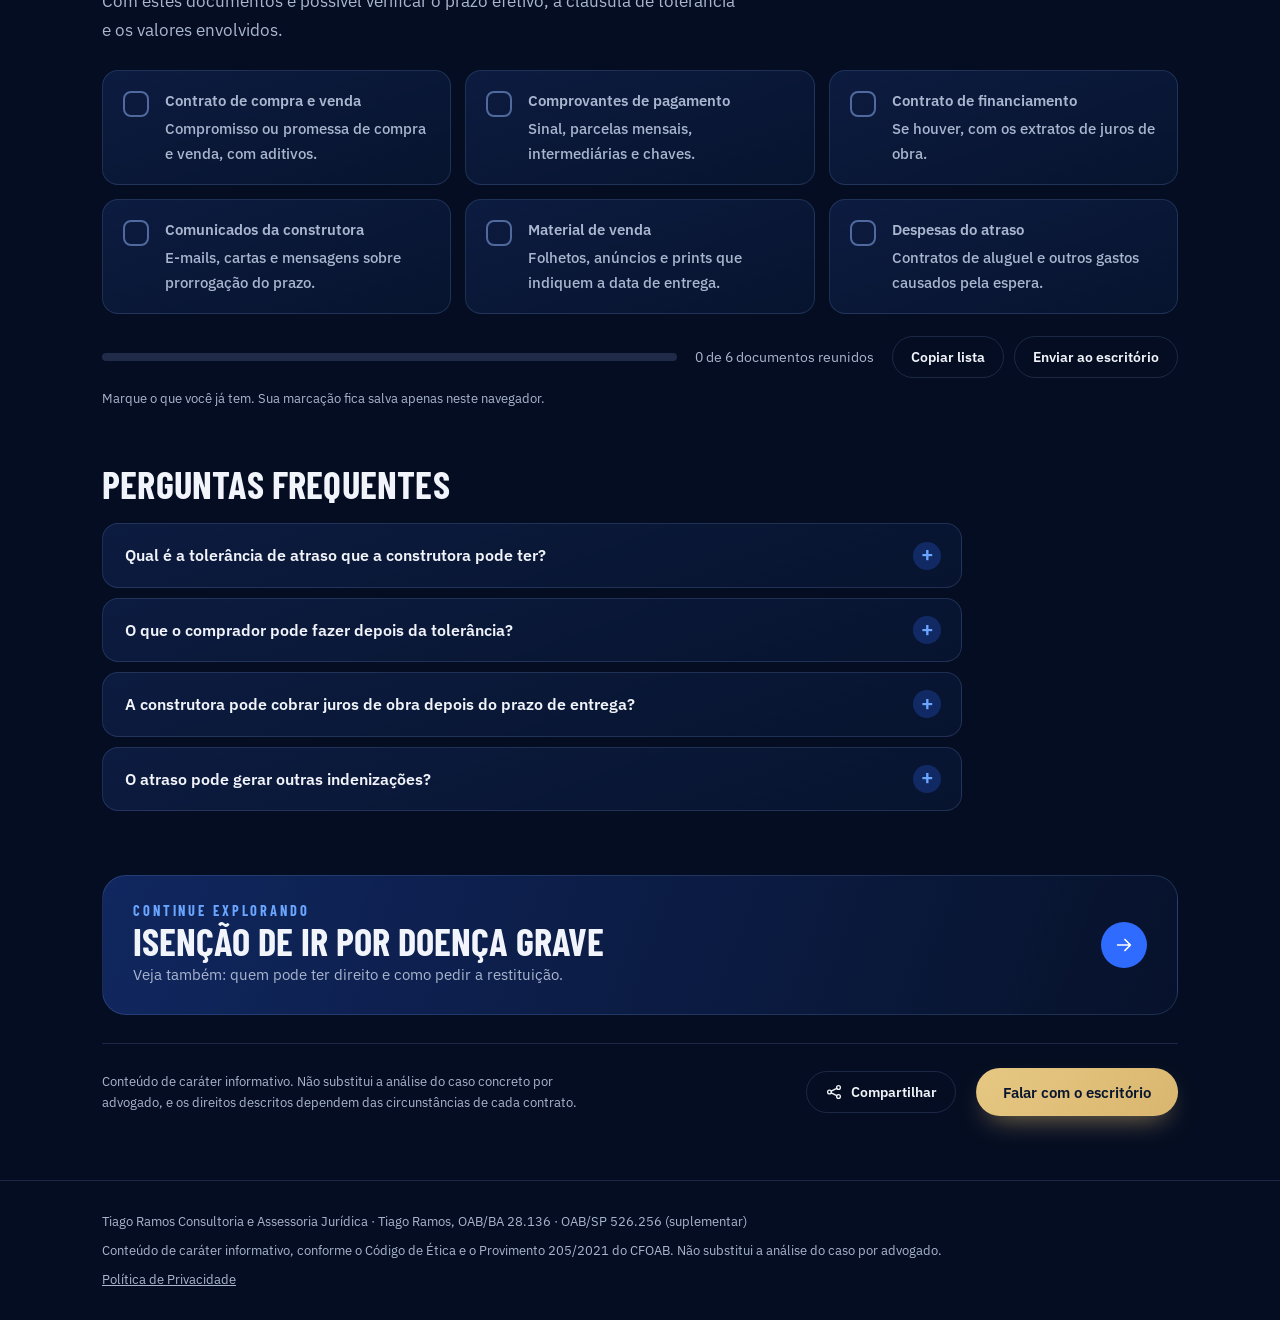
==== commit 25b4c8dd: "WhatsApp no cartao do inicio, antes do e-mail Co-Authored-By: Claude Sonnet 5.5 <noreply@anthropic.c" ====
--- a/index.html
+++ b/index.html
@@ -3,20 +3,20 @@
 <head>
 <meta charset="utf-8">
 <meta name="viewport" content="width=device-width,initial-scale=1,viewport-fit=cover">
-<title>Tiago Ramos Consultoria e Assessoria Jurídica | Advogado na Bahia, São Paulo e Sergipe</title>
+<title>Tiago Ramos | Advogado OAB/BA 28.136</title>
 <meta name="description" content="Advocacia para pessoas e empresas: imóvel na planta com atraso, isenção de IR por doença grave, direito do consumidor, imobiliário, civil, trabalhista, família, previdenciário e administrativo.">
 <meta name="theme-color" content="#0a1630">
 <meta name="color-scheme" content="dark">
-<!-- DOMINIO: ao definir o domínio, troque https://tiagoramos.adv.br em index.html, sitemap.xml e robots.txt (veja o README). -->
-<link rel="canonical" href="https://tiagoramos.adv.br/">
+<!-- DOMINIO: endereço oficial com www (https://www.tiagoramos.adv.br). O domínio sem www redireciona para ele na Vercel. Se mudar, ajuste index.html, privacidade.html, sitemap.xml e robots.txt (veja o README). -->
+<link rel="canonical" href="https://www.tiagoramos.adv.br/">
 
 <meta property="og:type" content="website">
 <meta property="og:locale" content="pt_BR">
 <meta property="og:site_name" content="Tiago Ramos Consultoria e Assessoria Jurídica">
-<meta property="og:title" content="Tiago Ramos Consultoria e Assessoria Jurídica | Advogado na Bahia, São Paulo e Sergipe">
+<meta property="og:title" content="Tiago Ramos | Advogado OAB/BA 28.136">
 <meta property="og:description" content="Advocacia para pessoas e empresas: imóvel na planta com atraso, isenção de IR por doença grave, direito do consumidor, imobiliário, civil, trabalhista, família, previdenciário e administrativo.">
-<meta property="og:url" content="https://tiagoramos.adv.br/">
-<meta property="og:image" content="https://tiagoramos.adv.br/assets/og-image.png">
+<meta property="og:url" content="https://www.tiagoramos.adv.br/">
+<meta property="og:image" content="https://www.tiagoramos.adv.br/assets/og-image.png">
 <meta property="og:image:width" content="1200">
 <meta property="og:image:height" content="630">
 <meta name="twitter:card" content="summary_large_image">
@@ -31,7 +31,7 @@
 <script>document.documentElement.className="js"</script>
 <script>window.va=window.va||function(){(window.vaq=window.vaq||[]).push(arguments)}</script>
 <script defer src="/_vercel/insights/script.js"></script>
-<script src="/assets/config.js?v=20261014b"></script>
+<script src="/assets/config.js?v=20261016"></script>
 <script type="application/ld+json">
 {
  "@context": "https://schema.org",
@@ -110,11 +110,11 @@
 {
   "@context": "https://schema.org",
   "@type": "LegalService",
-  "@id": "https://tiagoramos.adv.br/#escritorio",
+  "@id": "https://www.tiagoramos.adv.br/#escritorio",
   "name": "Tiago Ramos Consultoria e Assessoria Jurídica",
-  "url": "https://tiagoramos.adv.br/",
-  "logo": "https://tiagoramos.adv.br/assets/logo.png",
-  "image": "https://tiagoramos.adv.br/assets/og-image.png",
+  "url": "https://www.tiagoramos.adv.br/",
+  "logo": "https://www.tiagoramos.adv.br/assets/logo.png",
+  "image": "https://www.tiagoramos.adv.br/assets/og-image.png",
   "email": "tiago@tiagoramos.adv.br",
   "description": "Advocacia para pessoas e empresas, com atuação na Bahia, São Paulo, Sergipe e em outros estados, com acompanhamento também por meio eletrônico.",
   "inLanguage": "pt-BR",
@@ -200,6 +200,7 @@
     <dl class="letterhead">
       <div><dt>Advogado responsável</dt><dd>Tiago Ramos</dd></div>
       <div><dt>Inscrições</dt><dd>OAB/BA 28.136<br>OAB/SP 526.256 (suplementar)</dd></div>
+      <div id="heroWa" hidden><dt>WhatsApp</dt><dd><a href="#" target="_blank" rel="noopener noreferrer"></a></dd></div>
       <div><dt>E-mail</dt><dd><a href="mailto:tiago@tiagoramos.adv.br">tiago@tiagoramos.adv.br</a></dd></div>
     </dl>
   </div>
@@ -563,7 +564,7 @@
       <div class="sec-head">
         <p class="chip-row"><span class="chip"><b>05</b> / Contato</span><span class="chip-sub">Atendimento</span></p>
         <h2 id="t-contato" tabindex="-1">Fale com o <em>escritório</em></h2>
-        <p>Envie uma mensagem pelo formulário ou por e-mail, com um resumo do assunto. O retorno é feito pelo próprio advogado.</p>
+        <p id="contatoLead">Envie uma mensagem pelo formulário ou por e-mail, com um resumo do assunto. O retorno é feito pelo próprio advogado.</p>
       </div>
       <div class="contact-grid">
         <div>
@@ -573,7 +574,8 @@
             <div><dt>E-mail</dt><dd id="mail">tiago@tiagoramos.adv.br</dd></div>
           </dl>
           <div class="mailbox">
-            <a class="btn" href="mailto:tiago@tiagoramos.adv.br?subject=Contato%20pelo%20site">Enviar e-mail</a>
+            <a class="btn" id="waBtn" href="#" target="_blank" rel="noopener noreferrer" hidden>Falar pelo WhatsApp</a>
+            <a class="btn" id="mailBtn" href="mailto:tiago@tiagoramos.adv.br?subject=Contato%20pelo%20site">Enviar e-mail</a>
             <button class="btn ghost" type="button" id="copyBtn">Copiar e-mail</button>
             <span id="copied" role="status"></span>
           </div>
@@ -632,6 +634,6 @@
 <a class="fab" id="fab" href="#contato" hidden>Falar com o escritório</a>
 
 <script src="/assets/app.js?v=20261014" defer></script>
-<script src="/assets/leads.js?v=20261014" defer></script>
+<script src="/assets/leads.js?v=20261016b" defer></script>
 </body>
 </html>
